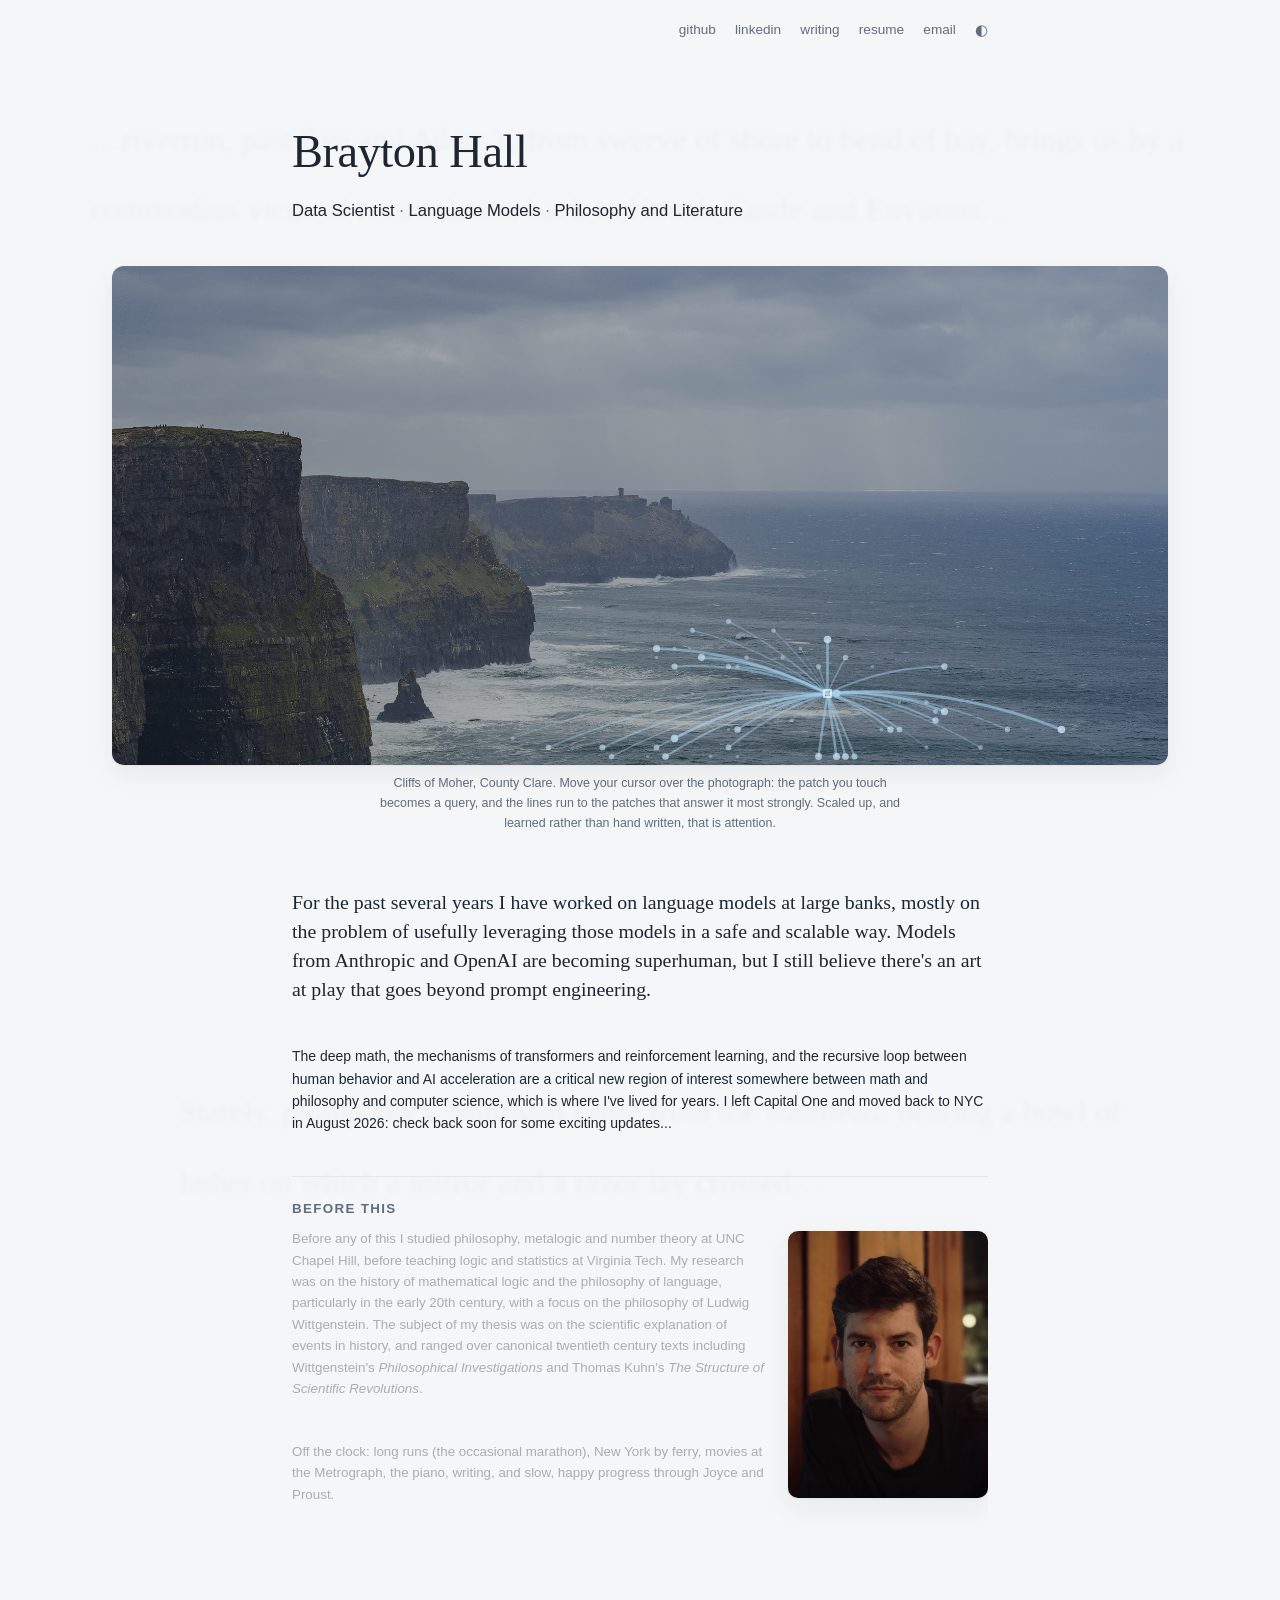
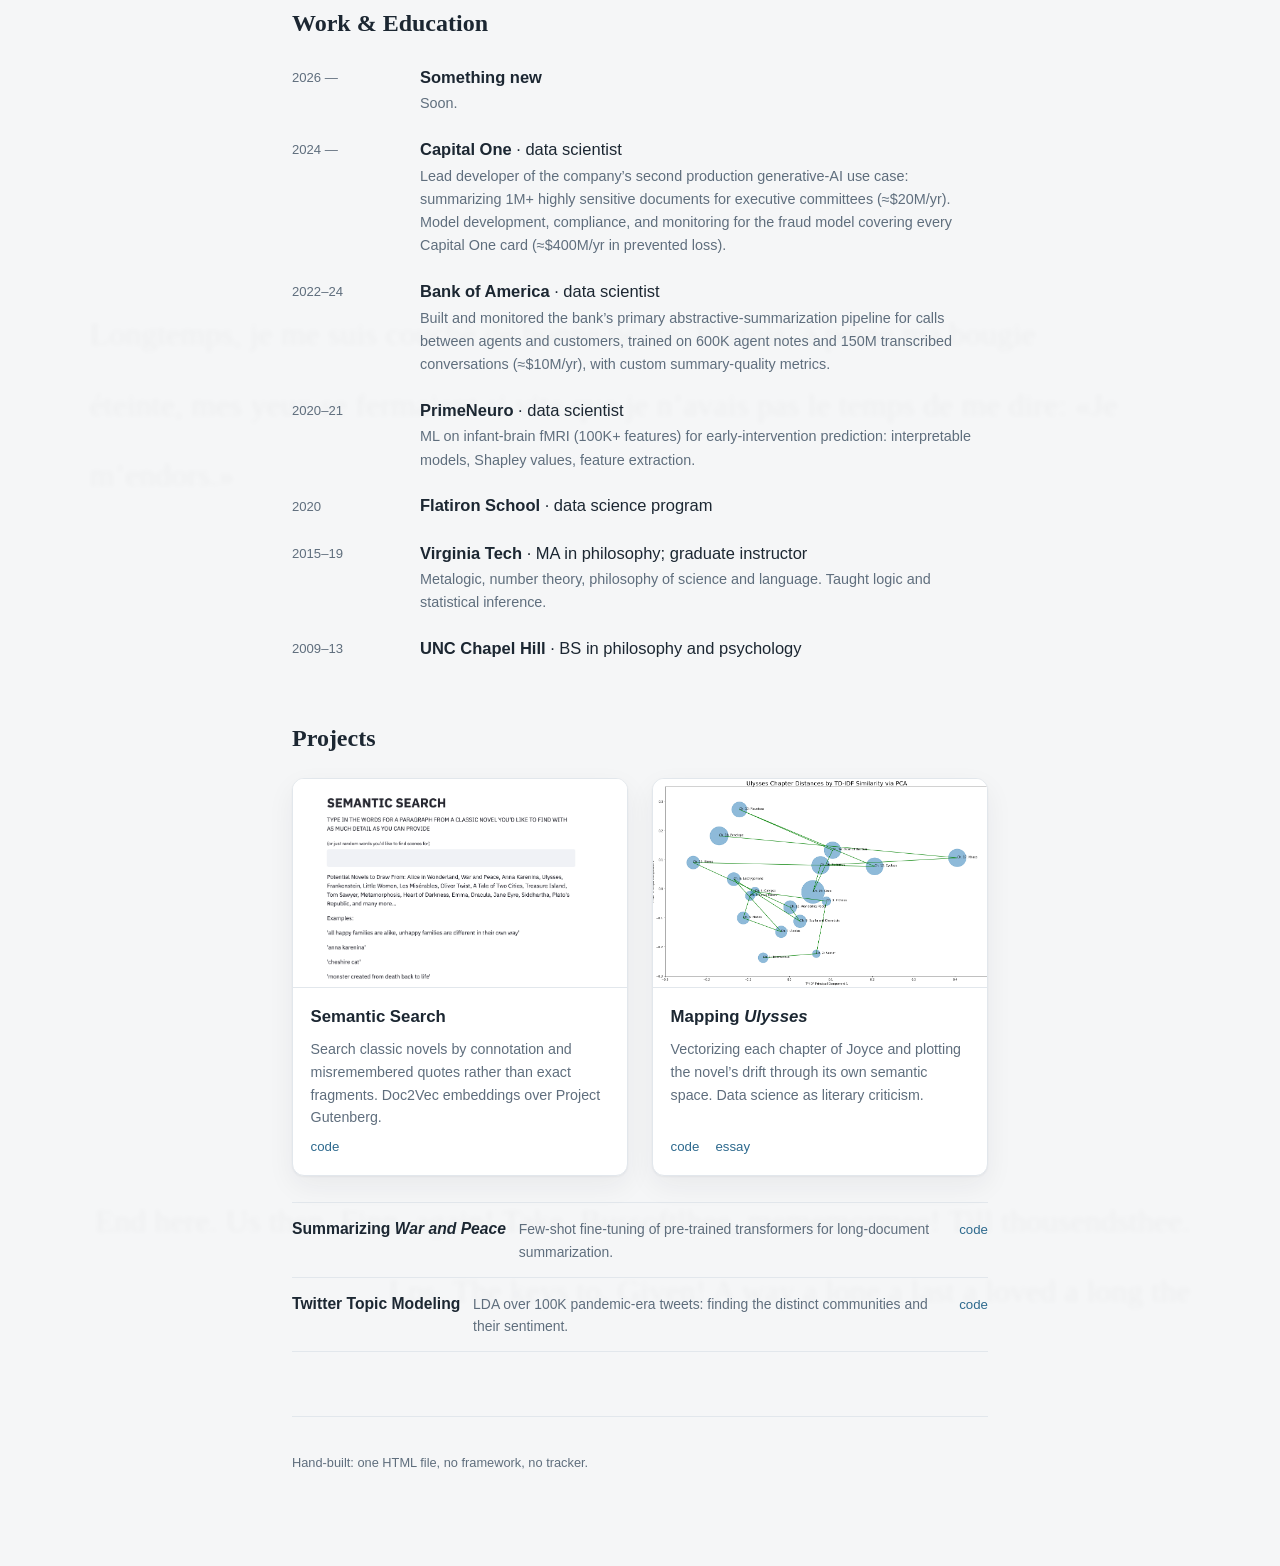
==== index.html @ daa321bc "bio: restore his words, typos only; italicise the two book titles" ====
<!DOCTYPE html>
<html lang="en">
<head>
<meta charset="utf-8">
<meta name="viewport" content="width=device-width, initial-scale=1">
<title>Brayton Hall</title>
<meta name="description" content="Brayton Hall, data scientist. Language models in production; philosophy and literature always.">
<meta property="og:title" content="Brayton Hall">
<meta property="og:description" content="Data Scientist · Language Models · Philosophy and Literature">
<meta property="og:image" content="https://braytonhall.com/images/cliffs.jpeg">
<meta property="og:url" content="https://braytonhall.com">
<meta property="og:type" content="website">
<link rel="icon" href="images/favicon.png">
<style>
  /* Hand-written. No framework, no build step, no tracker. */
  :root {
    --bg: #f5f6f7;
    --card: #ffffff;
    --ink: #1c2732;
    --dim: #5f6e7d;
    --line: #e2e7ec;
    --accent: #2e6a8e;
    --accent-soft: #b6cad8;
    --shadow: 0 1px 2px rgba(30,42,54,.05), 0 10px 28px rgba(30,42,54,.06);
  }
  html.dark {
    --bg: #151d26;
    --card: #1c2631;
    --ink: #e3eaf1;
    --dim: #92a3b3;
    --line: #2b3a48;
    --accent: #8db3d2;
    --accent-soft: #40607c;
    --shadow: 0 1px 2px rgba(0,0,0,.25), 0 10px 28px rgba(0,0,0,.25);
  }
  * { box-sizing: border-box; }
  body {
    margin: 0; position: relative; overflow-x: hidden;
    background: var(--bg);
    color: var(--ink);
    font: 16.5px/1.6 -apple-system, BlinkMacSystemFont, "Segoe UI", Roboto, Helvetica, Arial, sans-serif;
    transition: background .25s, color .25s;
  }
  .serif { font-family: "Iowan Old Style", "Palatino Linotype", Palatino, Georgia, serif; }
  main { max-width: 46rem; margin: 0 auto; padding: 0 1.25rem 5rem; position: relative; z-index: 1; }
  a { color: var(--accent); text-decoration: none; }
  a:hover { text-decoration: underline; }

  /* ——— the whispers: passages hidden down the whole page ——— */
  #rr, #rr2 {
    position: absolute; inset: 0; overflow: hidden;
    font-family: "Snell Roundhand", "Apple Chancery", "Segoe Script", cursive;
    font-size: 2rem; line-height: 2.2;
    color: var(--ink); pointer-events: none; user-select: none;
    z-index: 0;
  }
  #rr  { opacity: .03; filter: blur(2.5px); }
  #rr2 {
    opacity: .14;
    -webkit-mask-image: radial-gradient(circle 11rem at var(--mx, -200px) var(--my, -200px), black 0%, transparent 72%);
            mask-image: radial-gradient(circle 11rem at var(--mx, -200px) var(--my, -200px), black 0%, transparent 72%);
  }
  html.dark #rr { opacity: .035; }
  html.dark #rr2 { opacity: .18; }
  .whisper { position: absolute; left: 0; right: 0; padding: 0 7vw; }
  .w1 { top: 6.5rem; }
  .w2 { top: 34%; padding-left: 14vw; }
  .w3 { top: 60%; padding-right: 12vw; }
  .w4 { top: 88%; text-align: right; }

  header {
    display: flex; flex-wrap: wrap; gap: .4rem 1rem;
    justify-content: flex-end; align-items: baseline;
    padding: 1.2rem 0 0; font-size: .85rem;
  }
  header nav { display: flex; flex-wrap: wrap; gap: .3rem 1.2rem; }
  header nav a { color: var(--dim); }
  header nav a:hover { color: var(--accent); text-decoration: none; }
  #theme { cursor: pointer; background: none; border: none; color: var(--dim); font-size: .95rem; padding: 0; }
  #theme:hover { color: var(--accent); }

  .hero { margin: 4.6rem 0 2.2rem; }
  .hero h1 { font-size: 2.9rem; font-weight: 500; margin: 0 0 .55rem; letter-spacing: -.01em; }
  .hero .tag { font-size: 1.04rem; color: var(--dim); margin: 0; }
  .hero .tag b { color: var(--ink); font-weight: 500; }

  /* the attention pair breaks out of the text column */
  .wide {
    position: relative; left: 50%;
    transform: translateX(-50%); width: min(94vw, 66rem);
  }
  .cliffs { margin: 2.6rem 0 1.4rem; }
  .cliffwrap { position: relative; border-radius: 12px; overflow: hidden; box-shadow: var(--shadow); cursor: crosshair; }
  .cliffwrap img { width: 100%; display: block; }
  #lens { position: absolute; inset: 0; width: 100%; height: 100%; }
  figcaption, .demo-note { font-size: .78rem; color: var(--dim); margin-top: .55rem; text-align: center; }
  figcaption { max-width: 34rem; margin-left: auto; margin-right: auto; }

  /* The intro is set narrower and quieter than the rest of the page on purpose:
     a column you fall into, then a hairline, then the past in a lower voice. */
  .intro {
    --body: 14px; --lede: 1.42; --ink-2: 35%; --pgap: 2.6rem; --pw: 12.5rem;
    overflow: hidden; margin: 3.4rem 0 3.2rem;
    font-size: var(--body);
  }
  .intro .before img {
    float: right; width: var(--pw); margin: .2rem 0 .8rem 1.4rem;
    border-radius: 10px; box-shadow: var(--shadow);
  }
  .intro p { margin: 0 0 var(--pgap); }
  .intro .lede {
    font-size: calc(var(--body) * var(--lede)); line-height: 1.45;
    font-family: "Iowan Old Style", "Palatino Linotype", Palatino, Georgia, serif;
  }
  .intro .hair { border: 0; border-top: 1px solid var(--line); margin: 1.9rem 0 1.3rem; }
  .intro .before {
    color: color-mix(in srgb, var(--ink) var(--ink-2), var(--bg));
  }
  .intro .before p { font-size: calc(var(--body) * .955); }
  .intro .label {
    font-size: .7rem; letter-spacing: .1em; text-transform: uppercase;
    color: var(--dim); font-weight: 600; margin: 0 0 .55rem;
  }
  @media (max-width: 540px) {
    .intro { --pgap: 1.5rem; --pw: 8rem; }
    .intro .before img { margin-left: 1rem; }
  }

  h2 { font-size: 1.5rem; font-weight: 550; margin: 0 0 1.3rem; }
  section { margin: 3.6rem 0; }

  .features { display: grid; grid-template-columns: 1fr 1fr; gap: 1.5rem; margin-bottom: 1.6rem; }
  @media (max-width: 620px) { .features { grid-template-columns: 1fr; } }
  .card {
    background: var(--card); border: 1px solid var(--line); border-radius: 12px;
    overflow: hidden; display: flex; flex-direction: column;
    box-shadow: var(--shadow); transition: transform .18s;
  }
  .card:hover { transform: translateY(-2px); }
  .card .thumb { aspect-ratio: 16/10; overflow: hidden; border-bottom: 1px solid var(--line); background: #fff; }
  .card .thumb img { width: 100%; height: 100%; object-fit: cover; object-position: center top; display: block; }
  .card .body { padding: 1rem 1.1rem 1.1rem; display: flex; flex-direction: column; gap: .45rem; flex: 1; }
  .card h3 { margin: 0; font-size: 1.05rem; font-weight: 600; }
  .card h3 a { color: var(--ink); }
  .card h3 a:hover { color: var(--accent); text-decoration: none; }
  .card p { margin: 0; font-size: .89rem; color: var(--dim); flex: 1; }
  .card .links { font-size: .83rem; display: flex; gap: 1rem; }

  .more { border-top: 1px solid var(--line); }
  .more .row { display: flex; flex-wrap: wrap; align-items: baseline; gap: .3rem .8rem; padding: .85rem 0; border-bottom: 1px solid var(--line); }
  .more .row h3 { margin: 0; font-size: .98rem; font-weight: 600; }
  .more .row h3 a { color: var(--ink); }
  .more .row h3 a:hover { color: var(--accent); text-decoration: none; }
  .more .row p { margin: 0; font-size: .87rem; color: var(--dim); flex: 1 1 24rem; }
  .more .row .links { font-size: .83rem; }

  .job { display: grid; grid-template-columns: 6.8rem 1fr; gap: 0 1.2rem; margin-bottom: 1.3rem; }
  .job .when { color: var(--dim); font-size: .82rem; padding-top: .2rem; }
  .job .what b { font-weight: 600; }
  .job .what p { margin: .15rem 0 0; font-size: .9rem; color: var(--dim); }
  @media (max-width: 540px) { .job { grid-template-columns: 1fr; } .job .when { padding: 0; } }

  footer {
    border-top: 1px solid var(--line); margin-top: 4rem; padding-top: 1.4rem;
    font-size: .8rem; color: var(--dim);
  }
</style>
</head>
<body>
<div id="rr" aria-hidden="true">
  <div class="whisper w1">…riverrun, past Eve and Adam’s, from swerve of shore to bend of bay, brings us by a commodius vicus of recirculation back to Howth Castle and Environs…</div>
  <div class="whisper w2">Stately, plump Buck Mulligan came from the stairhead, bearing a bowl of lather on which a mirror and a razor lay crossed…</div>
  <div class="whisper w3">Longtemps, je me suis couché de bonne heure. Parfois, à peine ma bougie éteinte, mes yeux se fermaient si vite que je n’avais pas le temps de me dire: «Je m’endors.»</div>
  <div class="whisper w4">End here. Us then. Finn, again! Take. Bussoftlhee, mememormee! Till thousendsthee. Lps. The keys to. Given! A way a lone a last a loved a long the</div>
</div>
<main>
  <header>
    <nav>
      <a href="https://github.com/bphall">github</a>
      <a href="https://www.linkedin.com/in/braytonhall/">linkedin</a>
      <a href="https://medium.com/@braytonhall">writing</a>
      <a href="assets/Brayton_Hall_Resume.pdf">resume</a>
      <a href="mailto:braytonhall@gmail.com">email</a>
      <button id="theme" title="light / dark">◐</button>
    </nav>
  </header>

  <div class="hero">
    <h1 class="serif">Brayton Hall</h1>
    <p class="tag"><b>Data Scientist</b> · <b>Language Models</b> · <b>Philosophy and Literature</b></p>
  </div>

  <figure class="cliffs wide">
    <div class="cliffwrap">
      <img id="cliffimg" src="images/cliffs.jpeg" alt="The Cliffs of Moher, County Clare, Ireland">
      <canvas id="lens"></canvas>
    </div>
    <figcaption>Cliffs of Moher, County Clare. Move your cursor over the
      photograph: the patch you touch becomes a query, and the lines run to the
      patches that answer it most strongly. Scaled up, and learned rather than
      hand written, that is attention.</figcaption>
  </figure>

  <div class="intro">
    <p class="lede">For the past several years I have worked on language models
      at large banks, mostly on the problem of usefully leveraging those models
      in a safe and scalable way. Models from Anthropic and OpenAI are becoming
      superhuman, but I still believe there's an art at play that goes beyond
      prompt engineering.</p>
    <p>The deep math, the mechanisms of transformers and reinforcement
      learning, and the recursive loop between human behavior and AI
      acceleration are a critical new region of interest somewhere between math
      and philosophy and computer science, which is where I've lived for years.
      I left Capital One and moved back to NYC in August 2026: check back soon
      for some exciting updates...</p>

    <hr class="hair">

    <div class="before">
      <p class="label">Before this</p>
      <img src="images/me_2026.jpg" alt="Brayton Hall">
      <p>Before any of this I studied philosophy, metalogic and number theory
        at UNC Chapel Hill, before teaching logic and statistics at Virginia
        Tech. My research was on the history of mathematical logic and the
        philosophy of language, particularly in the early 20th century, with a
        focus on the philosophy of Ludwig Wittgenstein. The subject of my thesis
        was on the scientific explanation of events in history, and ranged over
        canonical twentieth century texts including Wittgenstein's
        <i>Philosophical Investigations</i> and Thomas Kuhn's <i>The Structure
        of Scientific Revolutions</i>.</p>
      <p>Off the clock: long runs (the occasional marathon), New York by
        ferry, movies at the Metrograph, the piano, writing, and slow, happy
        progress through Joyce and Proust.</p>
    </div>
  </div>

  <section id="work">
    <h2 class="serif">Work &amp; Education</h2>
    <div class="job">
      <div class="when">2026 —</div>
      <div class="what"><b>Something new</b>
        <p>Soon.</p></div>
    </div>
    <div class="job">
      <div class="when">2024 —</div>
      <div class="what"><b>Capital One</b> · data scientist
        <p>Lead developer of the company’s second production generative-AI
        use case: summarizing 1M+ highly sensitive documents for executive
        committees (≈$20M/yr). Model development, compliance, and monitoring
        for the fraud model covering every Capital One card (≈$400M/yr in
        prevented loss).</p></div>
    </div>
    <div class="job">
      <div class="when">2022–24</div>
      <div class="what"><b>Bank of America</b> · data scientist
        <p>Built and monitored the bank’s primary abstractive-summarization
        pipeline for calls between agents and customers, trained on 600K
        agent notes and 150M transcribed conversations (≈$10M/yr), with
        custom summary-quality metrics.</p></div>
    </div>
    <div class="job">
      <div class="when">2020–21</div>
      <div class="what"><b>PrimeNeuro</b> · data scientist
        <p>ML on infant-brain fMRI (100K+ features) for early-intervention
        prediction: interpretable models, Shapley values, feature
        extraction.</p></div>
    </div>
    <div class="job">
      <div class="when">2020</div>
      <div class="what"><b>Flatiron School</b> · data science program</div>
    </div>
    <div class="job">
      <div class="when">2015–19</div>
      <div class="what"><b>Virginia Tech</b> · MA in philosophy; graduate instructor
        <p>Metalogic, number theory, philosophy of science and language.
        Taught logic and statistical inference.</p></div>
    </div>
    <div class="job">
      <div class="when">2009–13</div>
      <div class="what"><b>UNC Chapel Hill</b> · BS in philosophy and psychology</div>
    </div>
  </section>

  <section id="projects">
    <h2 class="serif">Projects</h2>
    <div class="features">
      <div class="card">
        <a class="thumb" href="https://github.com/bphall/semantic_search"><img src="images/gallery/fulls/semsearch.png" alt="Semantic search interface"></a>
        <div class="body">
          <h3><a href="https://github.com/bphall/semantic_search">Semantic Search</a></h3>
          <p>Search classic novels by connotation and misremembered quotes
            rather than exact fragments. Doc2Vec embeddings over Project
            Gutenberg.</p>
          <div class="links"><a href="https://github.com/bphall/semantic_search">code</a></div>
        </div>
      </div>
      <div class="card">
        <a class="thumb" href="https://medium.com/swlh/using-nlp-to-visualize-ulysses-part-two-8ead745f320c"><img src="images/gallery/fulls/ulysses_tfidf_pca.png" alt="Ulysses chapters in TF-IDF space"></a>
        <div class="body">
          <h3><a href="https://medium.com/swlh/using-nlp-to-visualize-ulysses-part-two-8ead745f320c">Mapping <i>Ulysses</i></a></h3>
          <p>Vectorizing each chapter of Joyce and plotting the novel’s
            drift through its own semantic space. Data science as literary
            criticism.</p>
          <div class="links"><a href="https://github.com/bphall/ulysses_map">code</a>
            <a href="https://medium.com/swlh/using-nlp-to-visualize-ulysses-part-two-8ead745f320c">essay</a></div>
        </div>
      </div>
    </div>
    <div class="more">
      <div class="row">
        <h3><a href="https://github.com/bphall/abstractive_summ">Summarizing <i>War and Peace</i></a></h3>
        <p>Few-shot fine-tuning of pre-trained transformers for
          long-document summarization.</p>
        <span class="links"><a href="https://github.com/bphall/abstractive_summ">code</a></span>
      </div>
      <div class="row">
        <h3><a href="https://github.com/bphall/tweet_nlp">Twitter Topic Modeling</a></h3>
        <p>LDA over 100K pandemic-era tweets: finding the distinct
          communities and their sentiment.</p>
        <span class="links"><a href="https://github.com/bphall/tweet_nlp">code</a></span>
      </div>
    </div>
  </section>

  <footer>
    <p>Hand-built: one HTML file, no framework, no tracker.</p>
  </footer>
</main>

<script>
/* theme */
const themeBtn = document.getElementById('theme');
const setDark = on => {
  document.documentElement.classList.toggle('dark', on);
  localStorage.setItem('bh.dark', on ? '1' : '0');
};
const saved = localStorage.getItem('bh.dark');
const q = new URLSearchParams(location.search);
if (!q.has('light') && (saved === '1' || (saved === null && matchMedia('(prefers-color-scheme: dark)').matches)
    || q.has('dark'))) setDark(true);
themeBtn.onclick = () => setDark(!document.documentElement.classList.contains('dark'));

/* whispers */
const rr = document.getElementById('rr');
const rr2 = rr.cloneNode(true);
rr2.id = 'rr2';
rr.after(rr2);
addEventListener('mousemove', e => {
  rr2.style.setProperty('--mx', e.pageX + 'px');
  rr2.style.setProperty('--my', e.pageY + 'px');
}, { passive: true });

/* ——— the attention lens ———————————————————————————————————————————————
   The photograph is cut into 9px patches. A patch is described by fourteen
   numbers: its brightness in four quadrants, two colour opponents, its local
   contrast, its edge strength, how that edge energy splits across four
   orientations, and its horizontal and vertical gradient. Every dimension is
   then standardised across the whole image, which is the step that matters:
   cosine similarity ignores vector length, so on raw colour a pale grey sky
   and near black wet rock score a perfect match. Standardising turns cosine
   into correlation and gives brightness and texture their say back.

   Hover a patch and it queries every other patch. Lines run to the fifty that
   answer most strongly. Nothing is precomputed and nothing is fetched; it is
   all arithmetic on the pixels in front of you.

   Settings chosen 2026-08-28. Weights: colour 1, texture 6, edge 1.15,
   brightness 0.85. Patch 9px, fifty lines, veil 0.72, query outline 0.8.  */
(() => {
  const img = document.getElementById('cliffimg');
  const cv = document.getElementById('lens');
  if (!img || !cv) return;
  const ctx = cv.getContext('2d');

  const P = 9, TOPK = 50, VEIL = .72, RING = .8;
  const W_LUM = .85, W_COL = 1, W_TEX = 6, W_EDGE = 1.15;
  const DIMS = 14;

  let cols = 0, rows = 0, feat = null, norms = null, dpr = 1;
  let hover = null, pending = 0, idle = true, t0 = 0;

  function build() {
    const w = img.clientWidth | 0, h = img.clientHeight | 0;
    if (!w || !h) return;
    dpr = Math.min(2, devicePixelRatio || 1);
    cv.width = w * dpr; cv.height = h * dpr;
    ctx.setTransform(dpr, 0, 0, dpr, 0, 0);

    const off = document.createElement('canvas');
    off.width = w; off.height = h;
    const octx = off.getContext('2d', { willReadFrequently: true });
    octx.drawImage(img, 0, 0, w, h);
    let d;
    try { d = octx.getImageData(0, 0, w, h).data; }
    catch (e) { return; }            /* a tainted canvas just means no lens */

    const n = w * h;
    const L = new Float32Array(n), O1 = new Float32Array(n), O2 = new Float32Array(n);
    for (let i = 0, q = 0; i < n; i++, q += 4) {
      const r = d[q] / 255, g = d[q + 1] / 255, b = d[q + 2] / 255;
      L[i] = .299 * r + .587 * g + .114 * b;
      O1[i] = r - g;
      O2[i] = .5 * (r + g) - b;
    }
    const GX = new Float32Array(n), GY = new Float32Array(n);
    for (let y = 1; y < h - 1; y++) for (let x = 1; x < w - 1; x++) {
      const i = y * w + x;
      GX[i] = L[i + 1] - L[i - 1];
      GY[i] = L[i + w] - L[i - w];
    }

    cols = Math.max(2, Math.floor(w / P));
    rows = Math.max(2, Math.floor(h / P));
    const N = cols * rows;
    feat = new Float32Array(N * DIMS);

    for (let r = 0; r < rows; r++) for (let c = 0; c < cols; c++) {
      const base = (r * cols + c) * DIMS;
      let sL = 0, sLL = 0, so1 = 0, so2 = 0, smag = 0, sgx = 0, sgy = 0, k = 0;
      const quad = [0, 0, 0, 0], qn = [0, 0, 0, 0], ori = [0, 0, 0, 0];
      for (let py = 0; py < P; py++) for (let px = 0; px < P; px++) {
        const X = c * P + px, Y = r * P + py;
        if (X >= w || Y >= h) continue;
        const i = Y * w + X, l = L[i];
        sL += l; sLL += l * l; so1 += O1[i]; so2 += O2[i];
        const gx = GX[i], gy = GY[i], mag = Math.sqrt(gx * gx + gy * gy);
        smag += mag; sgx += Math.abs(gx); sgy += Math.abs(gy);
        let a = Math.atan2(gy, gx); if (a < 0) a += Math.PI;
        ori[Math.min(3, (a / (Math.PI / 4)) | 0)] += mag;
        const qi = (px * 2 / P | 0 ? 1 : 0) + (py * 2 / P | 0 ? 2 : 0);
        quad[qi] += l; qn[qi]++;
        k++;
      }
      const inv = 1 / (k || 1), mean = sL * inv;
      for (let j = 0; j < 4; j++) feat[base + j] = quad[j] / (qn[j] || 1);
      feat[base + 4] = so1 * inv;
      feat[base + 5] = so2 * inv;
      feat[base + 6] = Math.sqrt(Math.max(0, sLL * inv - mean * mean));
      feat[base + 7] = smag * inv;
      for (let j = 0; j < 4; j++) feat[base + 8 + j] = ori[j] * inv;
      feat[base + 12] = sgx * inv;
      feat[base + 13] = sgy * inv;
    }

    /* standardise every dimension across all patches, then weight the groups */
    const wts = [W_LUM, W_LUM, W_LUM, W_LUM, W_COL, W_COL, W_TEX, W_TEX,
                 W_EDGE, W_EDGE, W_EDGE, W_EDGE, W_EDGE, W_EDGE];
    for (let k = 0; k < DIMS; k++) {
      let m = 0; for (let i = 0; i < N; i++) m += feat[i * DIMS + k];
      m /= N;
      let v = 0; for (let i = 0; i < N; i++) { const t = feat[i * DIMS + k] - m; v += t * t; }
      const sd = Math.sqrt(v / N) || 1e-6;
      for (let i = 0; i < N; i++) feat[i * DIMS + k] = (feat[i * DIMS + k] - m) / sd * wts[k];
    }

    norms = new Float32Array(N);
    for (let i = 0; i < N; i++) {
      let a = 0;
      for (let k = 0; k < DIMS; k++) { const v = feat[i * DIMS + k]; a += v * v; }
      norms[i] = Math.sqrt(a) || 1e-6;
    }
  }

  /* the fifty best answers, without sorting six thousand patches every frame */
  function topK(qi) {
    const N = cols * rows, qb = qi * DIMS, qn = norms[qi];
    const bi = new Int32Array(TOPK), bs = new Float32Array(TOPK);
    let filled = 0, worst = -Infinity, worstAt = 0;
    for (let i = 0; i < N; i++) {
      if (i === qi) continue;
      let dot = 0; const b = i * DIMS;
      for (let k = 0; k < DIMS; k++) dot += feat[qb + k] * feat[b + k];
      const sc = dot / (qn * norms[i]);
      if (filled < TOPK) {
        bi[filled] = i; bs[filled] = sc; filled++;
        if (filled === TOPK) {
          worst = Infinity;
          for (let j = 0; j < TOPK; j++) if (bs[j] < worst) { worst = bs[j]; worstAt = j; }
        }
      } else if (sc > worst) {
        bi[worstAt] = i; bs[worstAt] = sc;
        worst = Infinity;
        for (let j = 0; j < TOPK; j++) if (bs[j] < worst) { worst = bs[j]; worstAt = j; }
      }
    }
    const order = Array.from({ length: filled }, (_, j) => j).sort((a, b) => bs[b] - bs[a]);
    return order.map(j => bi[j]);
  }

  function attend(mx, my) {
    if (!feat) return;
    const qc = Math.max(0, Math.min(cols - 1, (mx / P) | 0));
    const qr = Math.max(0, Math.min(rows - 1, (my / P) | 0));
    const qi = qr * cols + qc;
    const best = topK(qi);
    const w = cv.width / dpr, h = cv.height / dpr;

    ctx.clearRect(0, 0, w, h);
    ctx.fillStyle = 'rgba(10,17,24,' + (VEIL * .42).toFixed(3) + ')';
    ctx.fillRect(0, 0, w, h);

    const qx = (qc + .5) * P, qy = (qr + .5) * P;
    best.forEach((i, rank) => {
      const x = (i % cols + .5) * P, y = ((i / cols | 0) + .5) * P;
      const t = 1 - rank / TOPK;
      ctx.strokeStyle = 'rgba(160,206,236,' + (.16 + .62 * t * VEIL).toFixed(3) + ')';
      ctx.lineWidth = .5 + 2.2 * t;
      ctx.beginPath();
      ctx.moveTo(qx, qy);
      ctx.quadraticCurveTo((qx + x) / 2, (qy + y) / 2 - Math.abs(x - qx) * .12, x, y);
      ctx.stroke();
      ctx.fillStyle = 'rgba(200,228,246,' + (.3 + .5 * t).toFixed(3) + ')';
      ctx.beginPath(); ctx.arc(x, y, 1.4 + 2.4 * t, 0, 7); ctx.fill();
    });

    ctx.strokeStyle = 'rgba(255,255,255,' + RING + ')';
    ctx.lineWidth = 1.6;
    ctx.strokeRect(qc * P + 1, qr * P + 1, P - 2, P - 2);
  }

  /* one repaint per animation frame, never one per mouse event */
  function schedule(x, y) {
    hover = { x, y };
    if (pending) return;
    pending = requestAnimationFrame(() => { pending = 0; if (hover) attend(hover.x, hover.y); });
  }

  /* until someone hovers, the query drifts on its own, so the mechanism is
     visible to a visitor who never moves the mouse. Two sine waves at an
     irrational ratio, so the path never repeats. */
  function drift(t) {
    requestAnimationFrame(drift);
    if (!idle || !feat || t - t0 < 90) return;
    t0 = t;
    const w = cv.clientWidth, h = cv.clientHeight, k = t / 4200;
    attend(w * (.5 + .42 * Math.sin(k)), h * (.5 + .36 * Math.sin(k * 1.618 + 1)));
  }

  const wrap = cv.parentElement;
  wrap.addEventListener('pointermove', e => {
    if (e.pointerType && e.pointerType !== 'mouse') return;
    idle = false;
    const b = cv.getBoundingClientRect();
    schedule(e.clientX - b.left, e.clientY - b.top);
  });
  wrap.addEventListener('pointerleave', () => { idle = true; hover = null; });

  if (img.complete) build(); else img.onload = build;
  let rz; addEventListener('resize', () => { clearTimeout(rz); rz = setTimeout(build, 150); });
  requestAnimationFrame(drift);
  if (q.has('lens')) img.addEventListener('load', () => attend(cv.clientWidth * .06, cv.clientHeight * .6));
})();

</script>
</body>
</html>
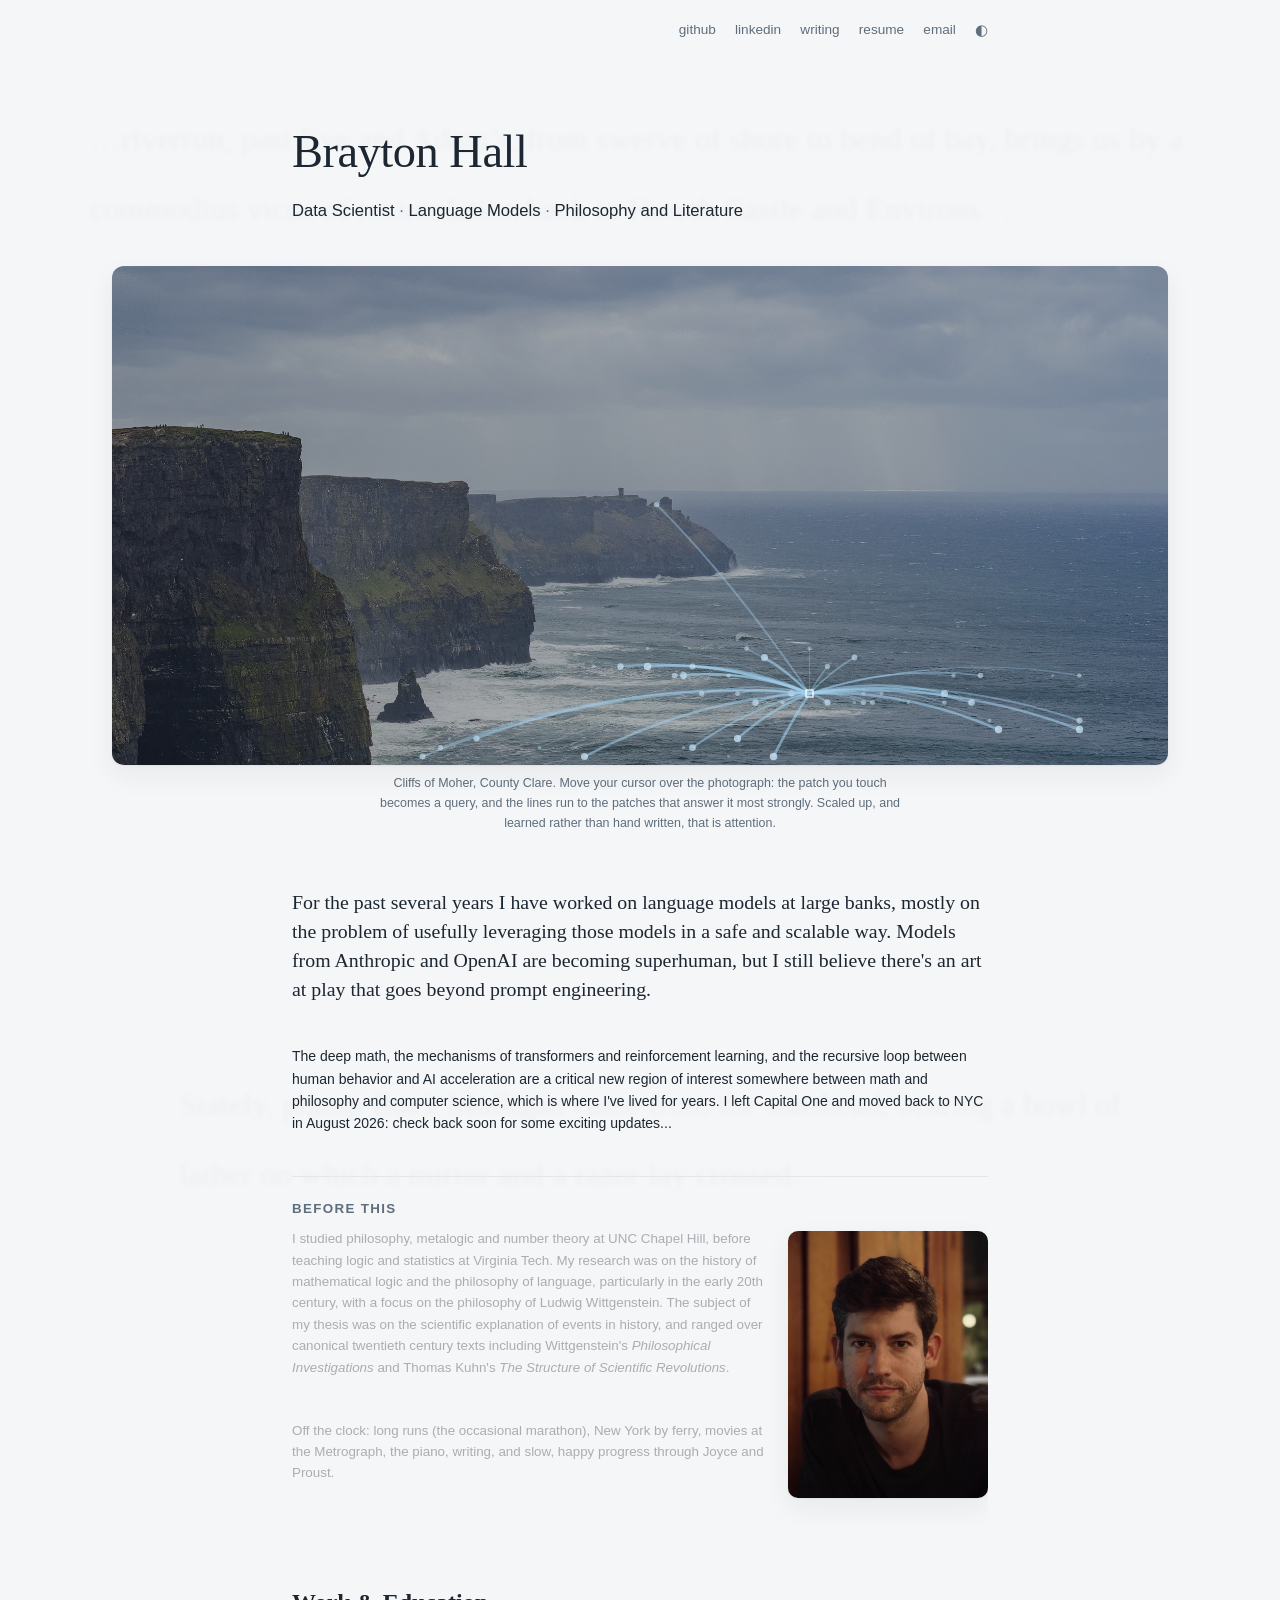
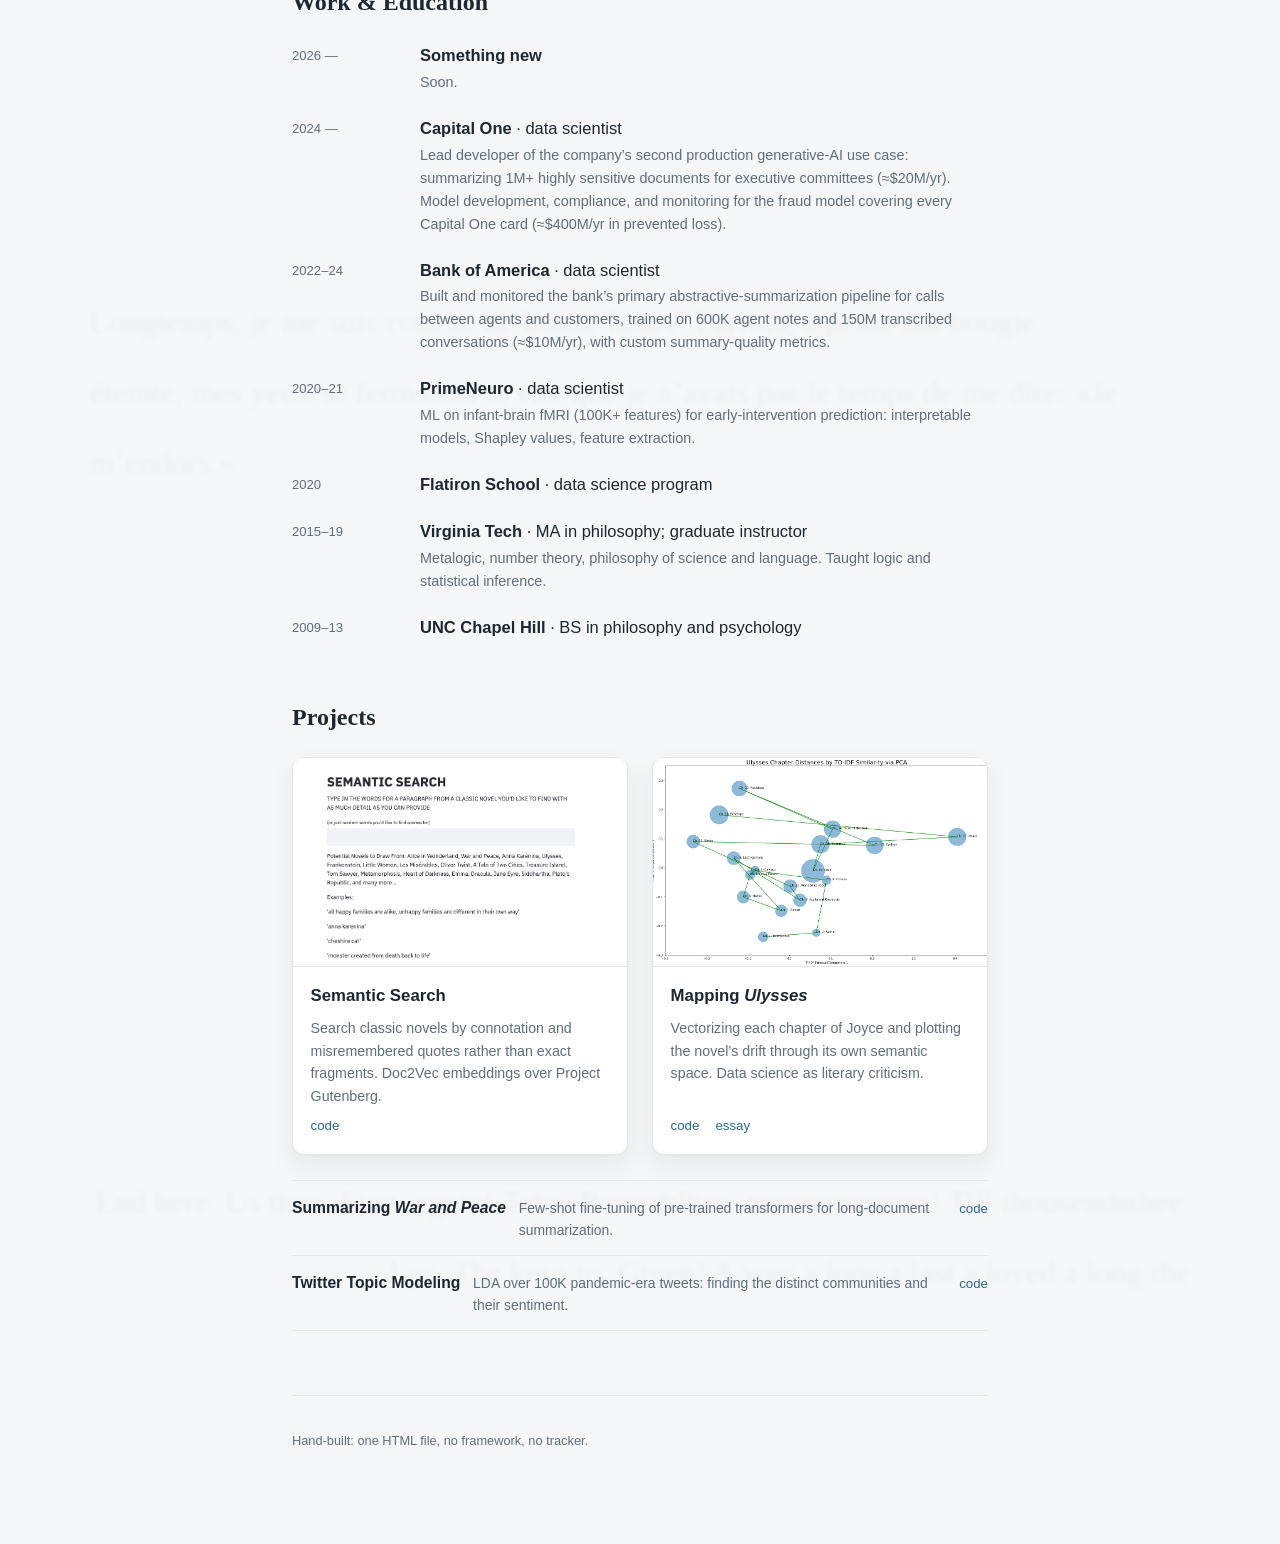
==== commit d6a4ea11: "bio: drop "Before any of this" so the label does not echo the sentence" ====
--- a/index.html
+++ b/index.html
@@ -219,9 +219,8 @@
     <div class="before">
       <p class="label">Before this</p>
       <img src="images/me_2026.jpg" alt="Brayton Hall">
-      <p>Before any of this I studied philosophy, metalogic and number theory
-        at UNC Chapel Hill, before teaching logic and statistics at Virginia
-        Tech. My research was on the history of mathematical logic and the
+      <p>I studied philosophy, metalogic and number theory at UNC Chapel Hill,
+        before teaching logic and statistics at Virginia Tech. My research was on the history of mathematical logic and the
         philosophy of language, particularly in the early 20th century, with a
         focus on the philosophy of Ludwig Wittgenstein. The subject of my thesis
         was on the scientific explanation of events in history, and ranged over
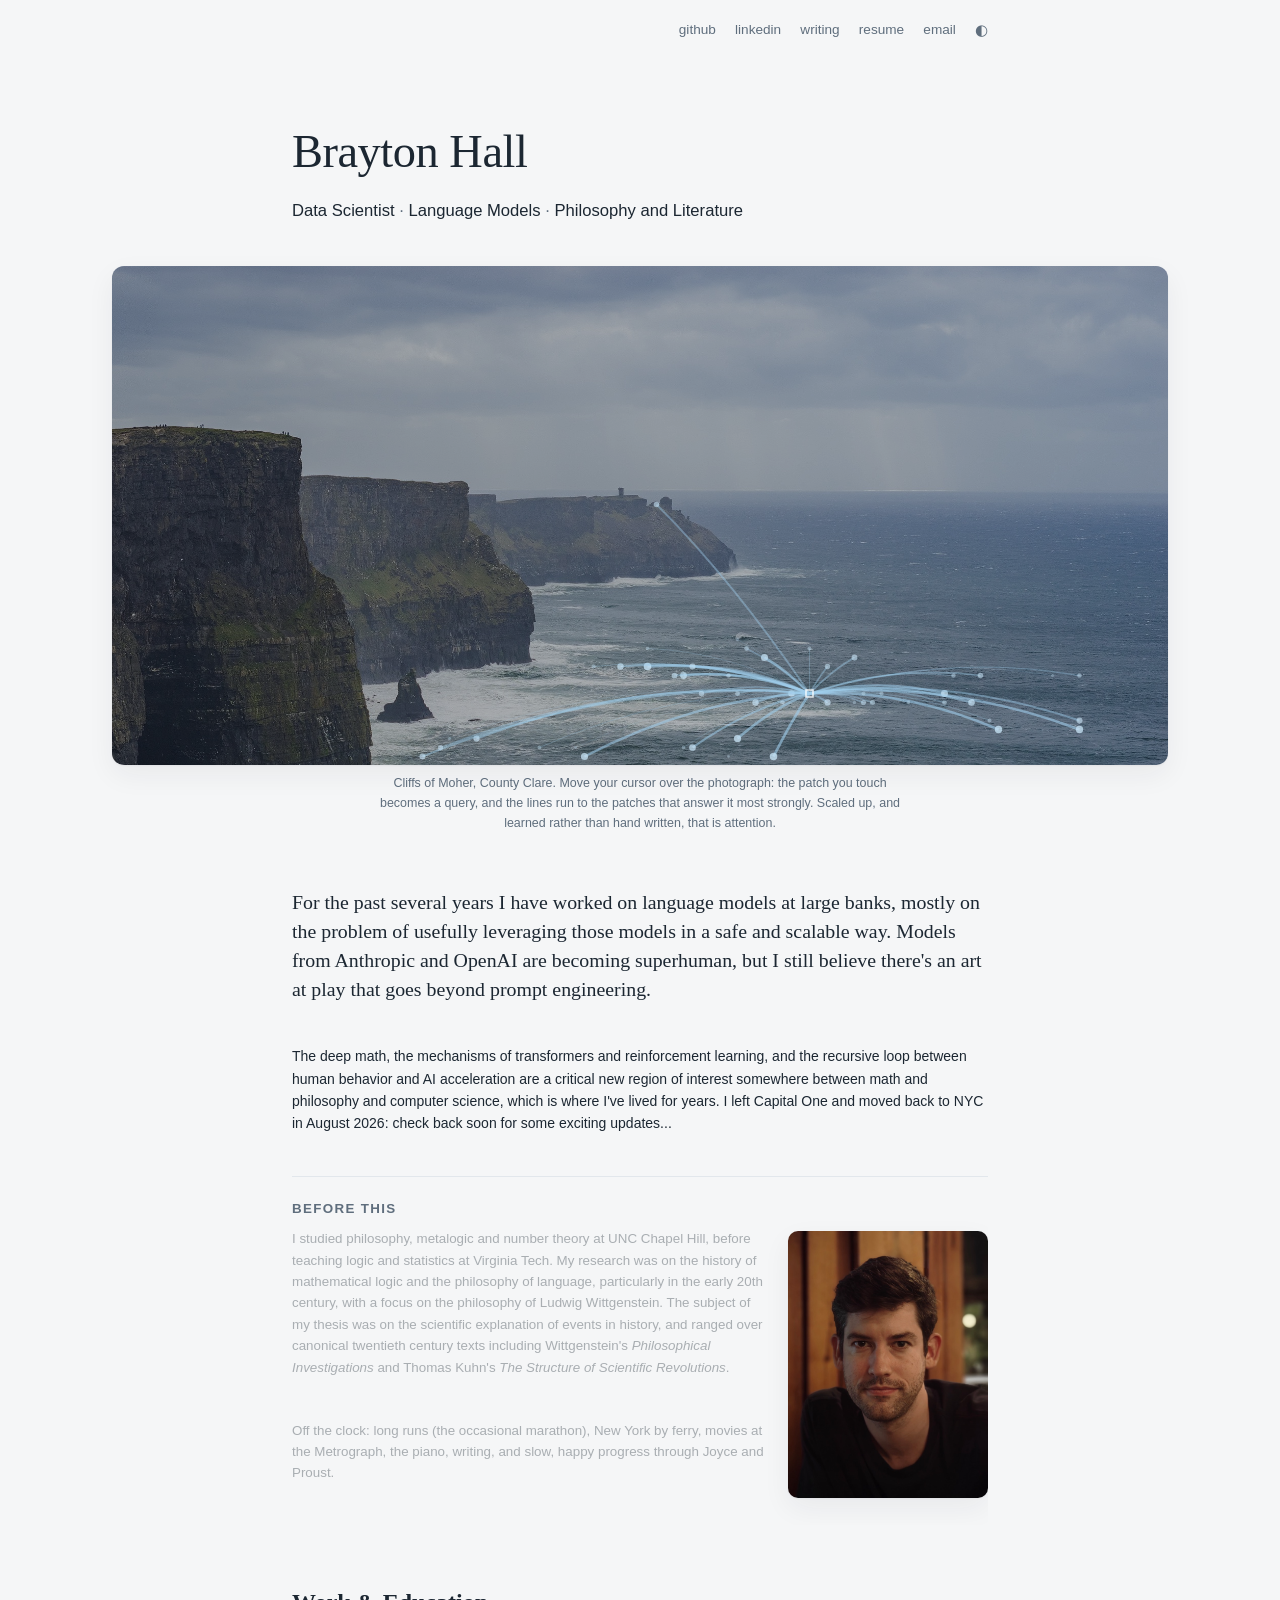
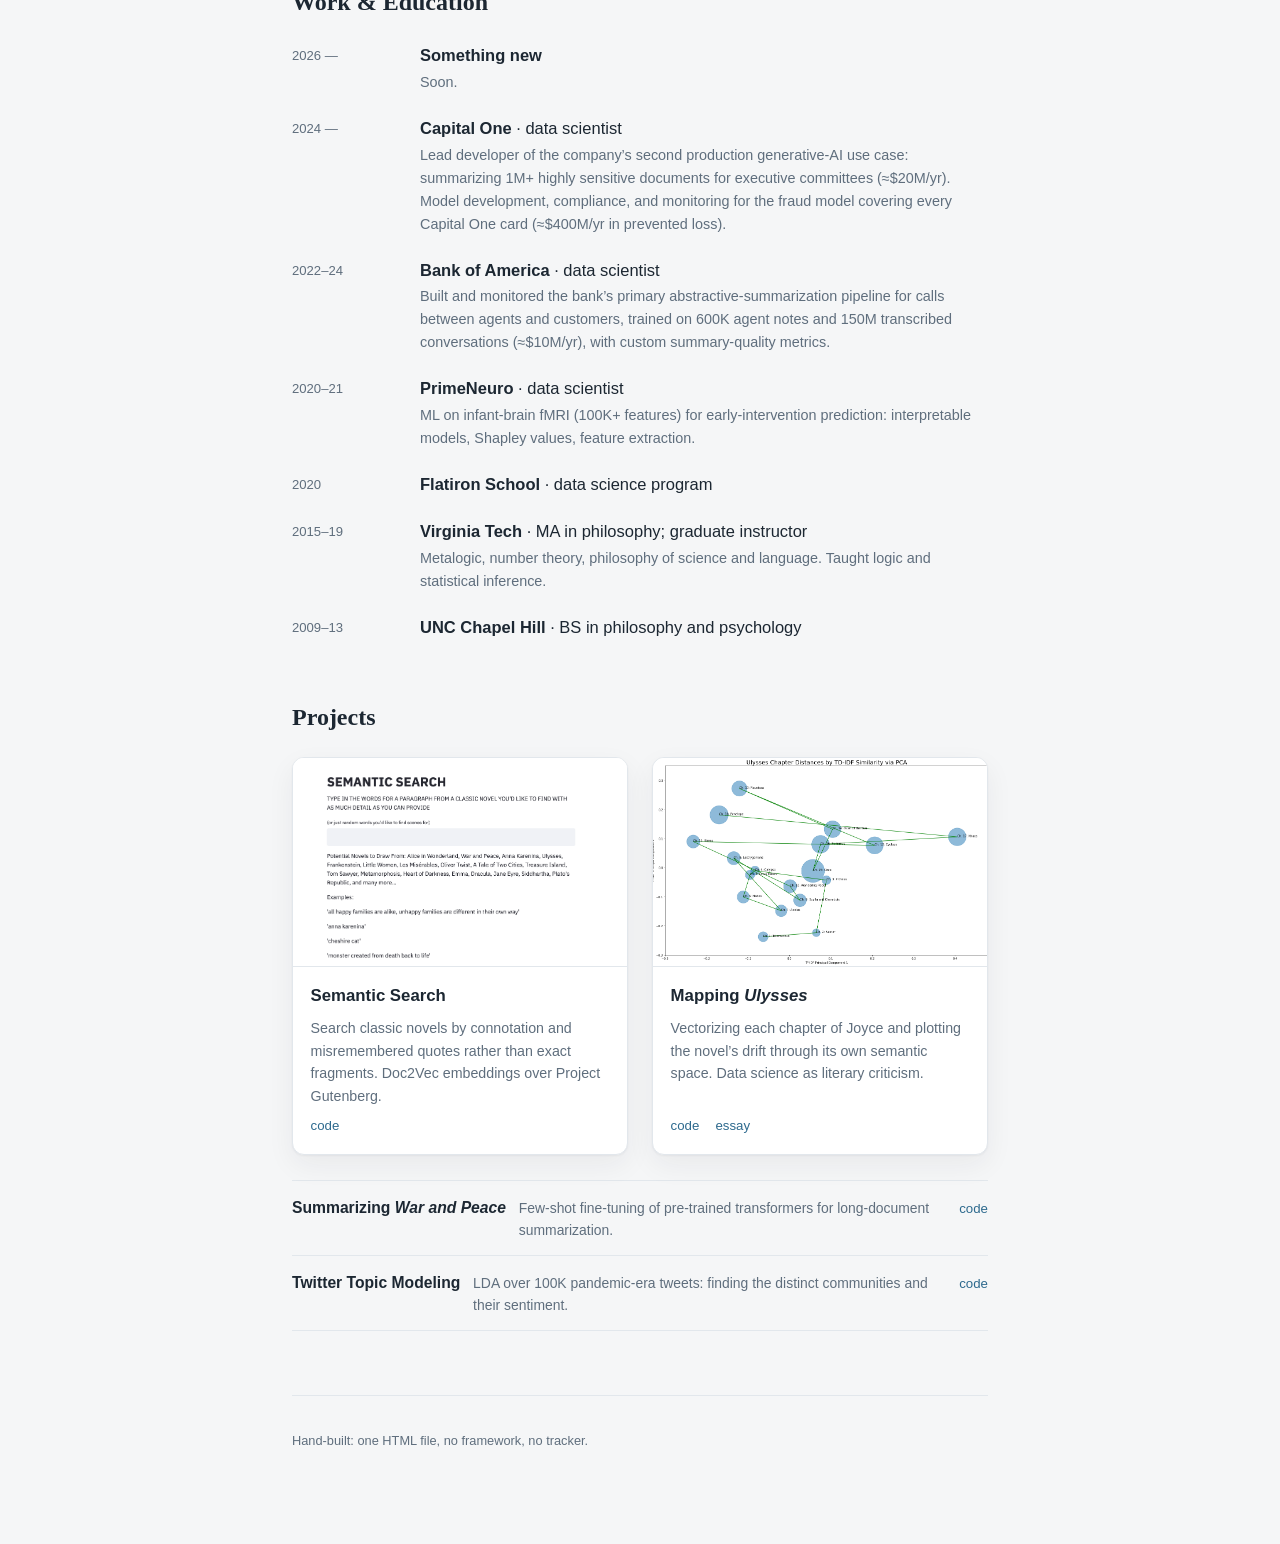
==== commit c73632b8: "remove the background whisper; a new character-level version is being designed" ====
--- a/index.html
+++ b/index.html
@@ -35,7 +35,7 @@
   }
   * { box-sizing: border-box; }
   body {
-    margin: 0; position: relative; overflow-x: hidden;
+    margin: 0;
     background: var(--bg);
     color: var(--ink);
     font: 16.5px/1.6 -apple-system, BlinkMacSystemFont, "Segoe UI", Roboto, Helvetica, Arial, sans-serif;
@@ -45,28 +45,6 @@
   main { max-width: 46rem; margin: 0 auto; padding: 0 1.25rem 5rem; position: relative; z-index: 1; }
   a { color: var(--accent); text-decoration: none; }
   a:hover { text-decoration: underline; }
-
-  /* ——— the whispers: passages hidden down the whole page ——— */
-  #rr, #rr2 {
-    position: absolute; inset: 0; overflow: hidden;
-    font-family: "Snell Roundhand", "Apple Chancery", "Segoe Script", cursive;
-    font-size: 2rem; line-height: 2.2;
-    color: var(--ink); pointer-events: none; user-select: none;
-    z-index: 0;
-  }
-  #rr  { opacity: .03; filter: blur(2.5px); }
-  #rr2 {
-    opacity: .14;
-    -webkit-mask-image: radial-gradient(circle 11rem at var(--mx, -200px) var(--my, -200px), black 0%, transparent 72%);
-            mask-image: radial-gradient(circle 11rem at var(--mx, -200px) var(--my, -200px), black 0%, transparent 72%);
-  }
-  html.dark #rr { opacity: .035; }
-  html.dark #rr2 { opacity: .18; }
-  .whisper { position: absolute; left: 0; right: 0; padding: 0 7vw; }
-  .w1 { top: 6.5rem; }
-  .w2 { top: 34%; padding-left: 14vw; }
-  .w3 { top: 60%; padding-right: 12vw; }
-  .w4 { top: 88%; text-align: right; }
 
   header {
     display: flex; flex-wrap: wrap; gap: .4rem 1rem;
@@ -167,12 +145,6 @@
 </style>
 </head>
 <body>
-<div id="rr" aria-hidden="true">
-  <div class="whisper w1">…riverrun, past Eve and Adam’s, from swerve of shore to bend of bay, brings us by a commodius vicus of recirculation back to Howth Castle and Environs…</div>
-  <div class="whisper w2">Stately, plump Buck Mulligan came from the stairhead, bearing a bowl of lather on which a mirror and a razor lay crossed…</div>
-  <div class="whisper w3">Longtemps, je me suis couché de bonne heure. Parfois, à peine ma bougie éteinte, mes yeux se fermaient si vite que je n’avais pas le temps de me dire: «Je m’endors.»</div>
-  <div class="whisper w4">End here. Us then. Finn, again! Take. Bussoftlhee, mememormee! Till thousendsthee. Lps. The keys to. Given! A way a lone a last a loved a long the</div>
-</div>
 <main>
   <header>
     <nav>
@@ -338,16 +310,6 @@
 if (!q.has('light') && (saved === '1' || (saved === null && matchMedia('(prefers-color-scheme: dark)').matches)
     || q.has('dark'))) setDark(true);
 themeBtn.onclick = () => setDark(!document.documentElement.classList.contains('dark'));
-
-/* whispers */
-const rr = document.getElementById('rr');
-const rr2 = rr.cloneNode(true);
-rr2.id = 'rr2';
-rr.after(rr2);
-addEventListener('mousemove', e => {
-  rr2.style.setProperty('--mx', e.pageX + 'px');
-  rr2.style.setProperty('--my', e.pageY + 'px');
-}, { passive: true });
 
 /* ——— the attention lens ———————————————————————————————————————————————
    The photograph is cut into 9px patches. A patch is described by fourteen
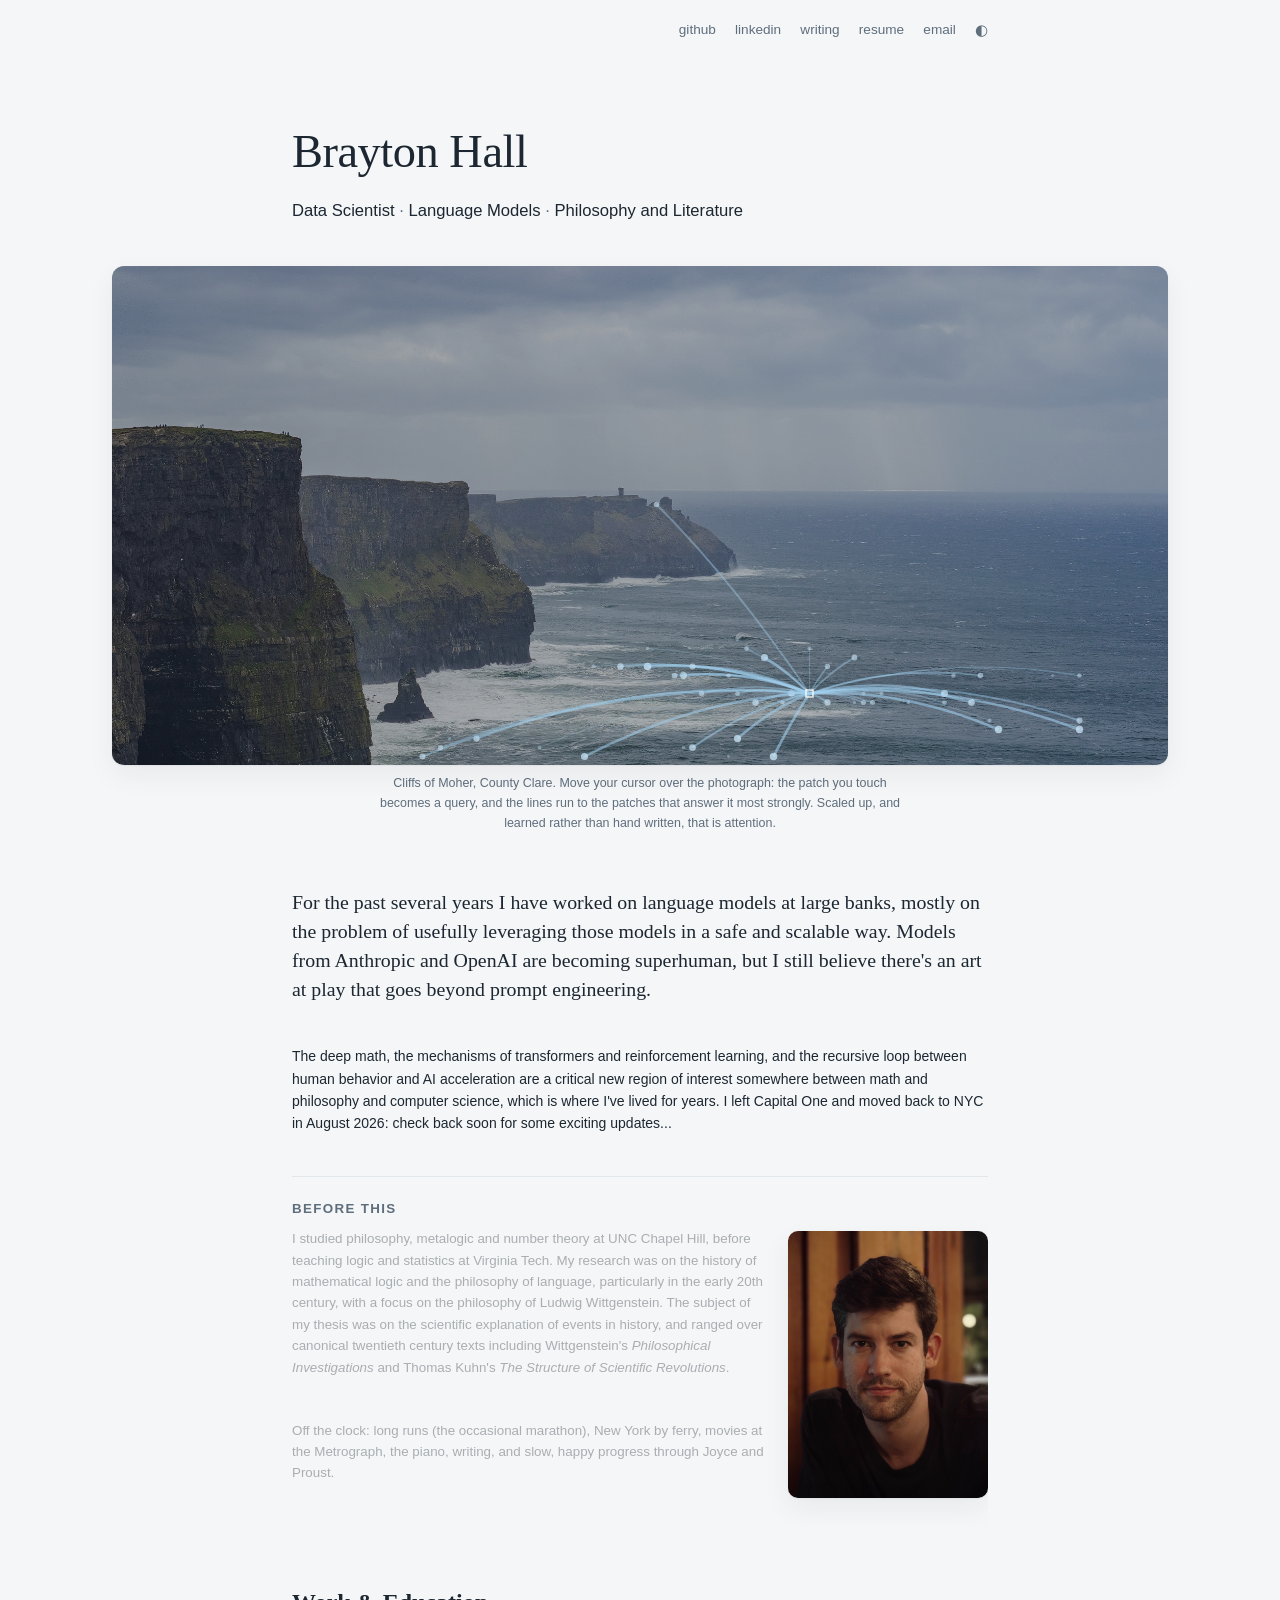
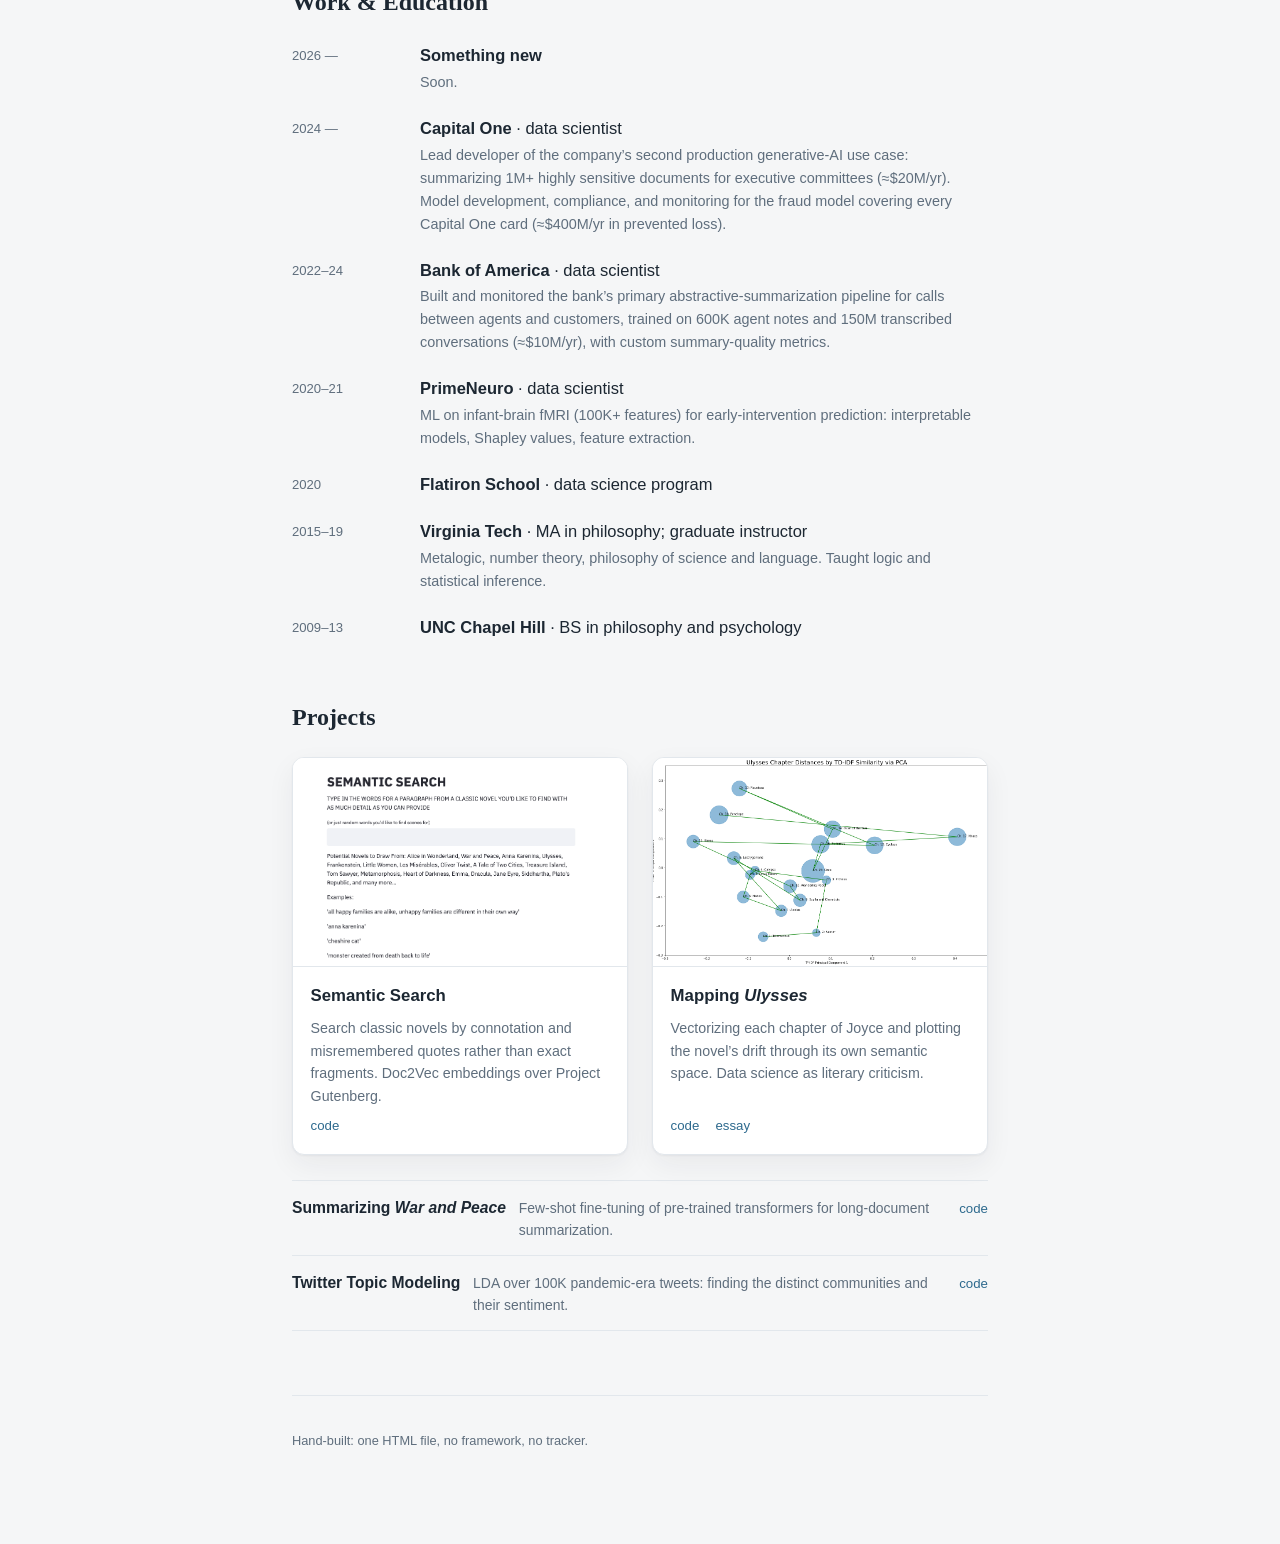
==== commit b9ec064e: "lens: answer a finger, not only a mouse; caption adapts on touch devices" ====
--- a/index.html
+++ b/index.html
@@ -35,7 +35,7 @@
   }
   * { box-sizing: border-box; }
   body {
-    margin: 0;
+    margin: 0; overflow-x: hidden;
     background: var(--bg);
     color: var(--ink);
     font: 16.5px/1.6 -apple-system, BlinkMacSystemFont, "Segoe UI", Roboto, Helvetica, Arial, sans-serif;
@@ -73,6 +73,12 @@
   #lens { position: absolute; inset: 0; width: 100%; height: 100%; }
   figcaption, .demo-note { font-size: .78rem; color: var(--dim); margin-top: .55rem; text-align: center; }
   figcaption { max-width: 34rem; margin-left: auto; margin-right: auto; }
+  .ontouch { display: none; }
+  @media (hover: none) {
+    .onhover { display: none; }
+    .ontouch { display: inline; }
+    .cliffwrap { cursor: default; }
+  }
 
   /* The intro is set narrower and quieter than the rest of the page on purpose:
      a column you fall into, then a hairline, then the past in a lower voice. */
@@ -167,10 +173,11 @@
       <img id="cliffimg" src="images/cliffs.jpeg" alt="The Cliffs of Moher, County Clare, Ireland">
       <canvas id="lens"></canvas>
     </div>
-    <figcaption>Cliffs of Moher, County Clare. Move your cursor over the
-      photograph: the patch you touch becomes a query, and the lines run to the
-      patches that answer it most strongly. Scaled up, and learned rather than
-      hand written, that is attention.</figcaption>
+    <figcaption>Cliffs of Moher, County Clare.
+      <span class="onhover">Move your cursor over the photograph:</span><span
+      class="ontouch">Touch the photograph:</span> the patch you touch becomes a
+      query, and the lines run to the patches that answer it most strongly.
+      Scaled up, and learned rather than hand written, that is attention.</figcaption>
   </figure>
 
   <div class="intro">
@@ -497,14 +504,40 @@
     attend(w * (.5 + .42 * Math.sin(k)), h * (.5 + .36 * Math.sin(k * 1.618 + 1)));
   }
 
+  /* A mouse hovers; a finger presses. Track a mouse whenever it is over the
+     photograph, and track a touch only while it is held down, so the page can
+     still be scrolled past the image. Nothing calls preventDefault: stealing
+     the scroll to win an ornament would be a bad trade. After a touch lifts,
+     the last answer is left on screen for a moment, then the drift resumes. */
   const wrap = cv.parentElement;
-  wrap.addEventListener('pointermove', e => {
-    if (e.pointerType && e.pointerType !== 'mouse') return;
-    idle = false;
+  let down = false, resume = 0;
+  const at = e => {
     const b = cv.getBoundingClientRect();
     schedule(e.clientX - b.left, e.clientY - b.top);
+  };
+  const isMouse = e => !e.pointerType || e.pointerType === 'mouse';
+
+  wrap.addEventListener('pointerdown', e => {
+    down = true; idle = false; clearTimeout(resume); at(e);
+  }, { passive: true });
+
+  wrap.addEventListener('pointermove', e => {
+    if (!isMouse(e) && !down) return;
+    idle = false; clearTimeout(resume); at(e);
+  }, { passive: true });
+
+  const release = e => {
+    down = false;
+    if (isMouse(e)) return;
+    clearTimeout(resume);
+    resume = setTimeout(() => { idle = true; hover = null; }, 4000);
+  };
+  wrap.addEventListener('pointerup', release, { passive: true });
+  wrap.addEventListener('pointercancel', release, { passive: true });
+  wrap.addEventListener('pointerleave', e => {
+    down = false;
+    if (isMouse(e)) { idle = true; hover = null; }
   });
-  wrap.addEventListener('pointerleave', () => { idle = true; hover = null; });
 
   if (img.complete) build(); else img.onload = build;
   let rz; addEventListener('resize', () => { clearTimeout(rz); rz = setTimeout(build, 150); });
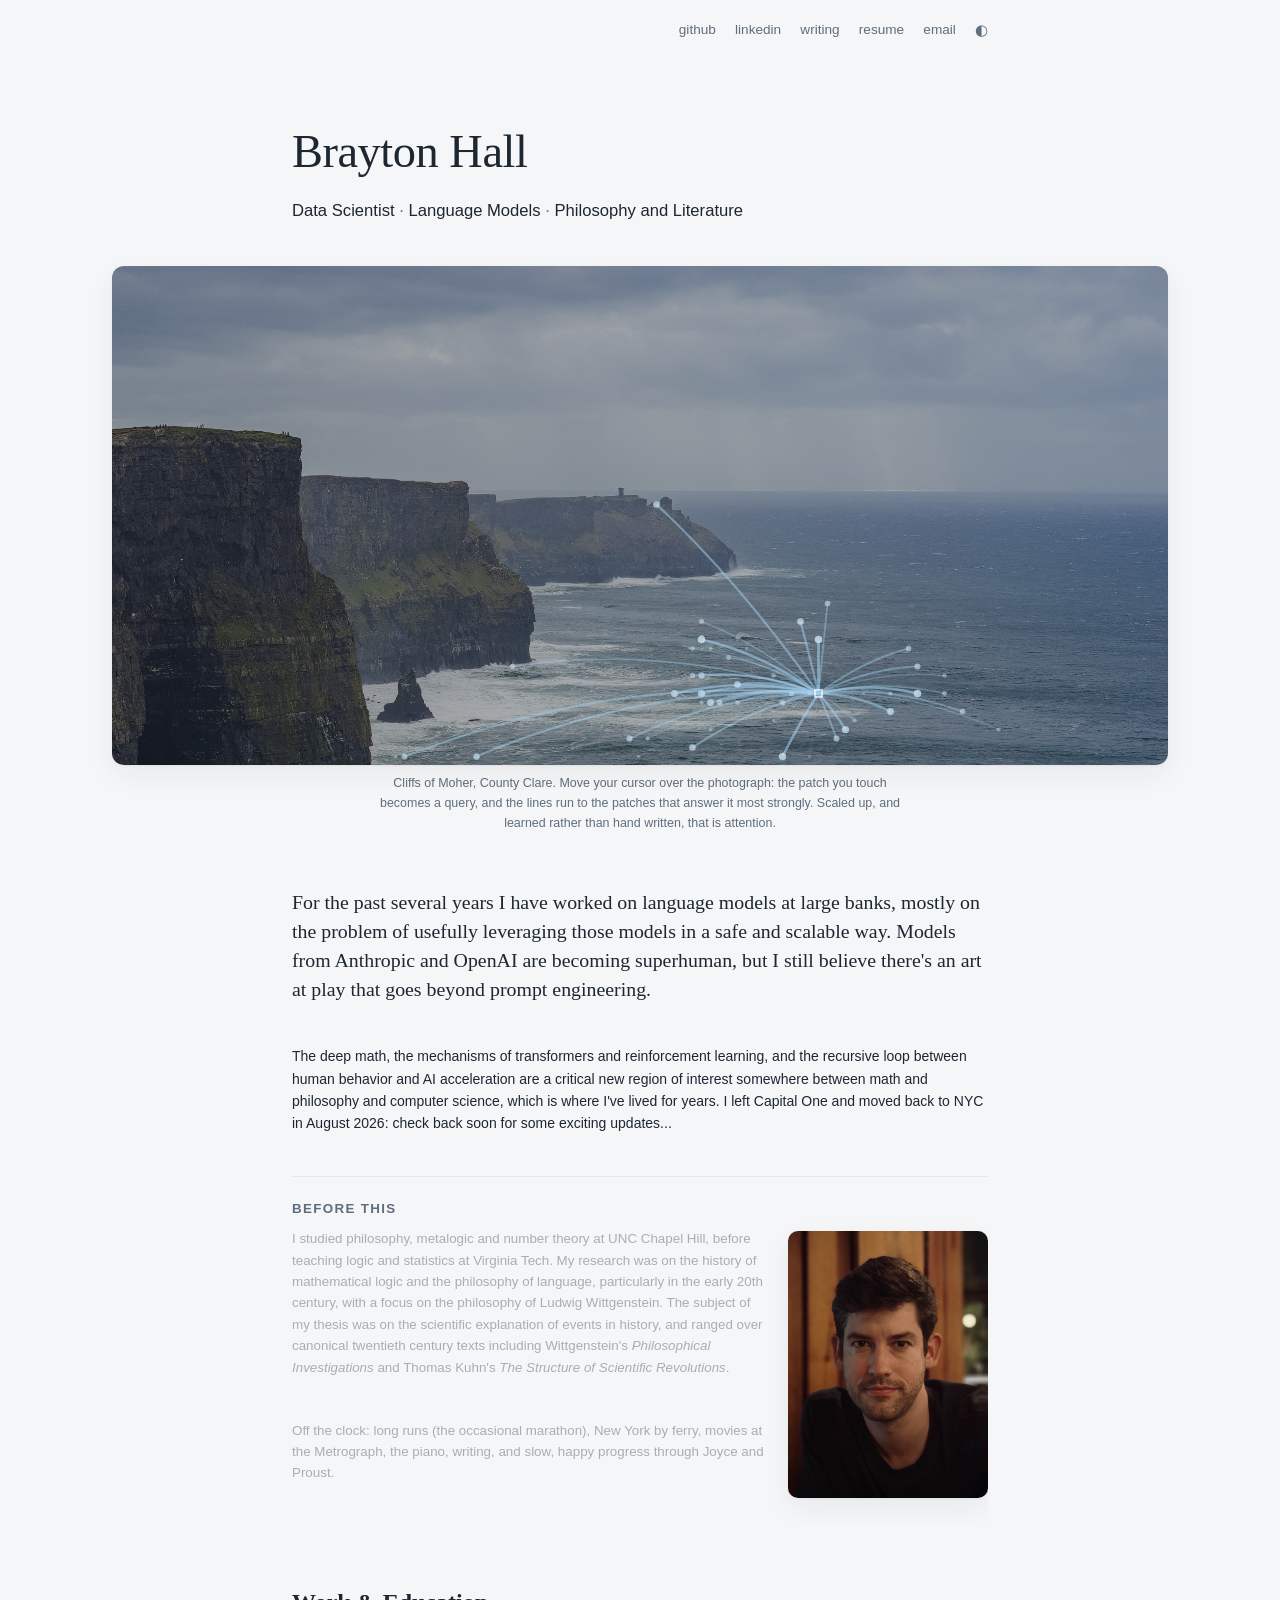
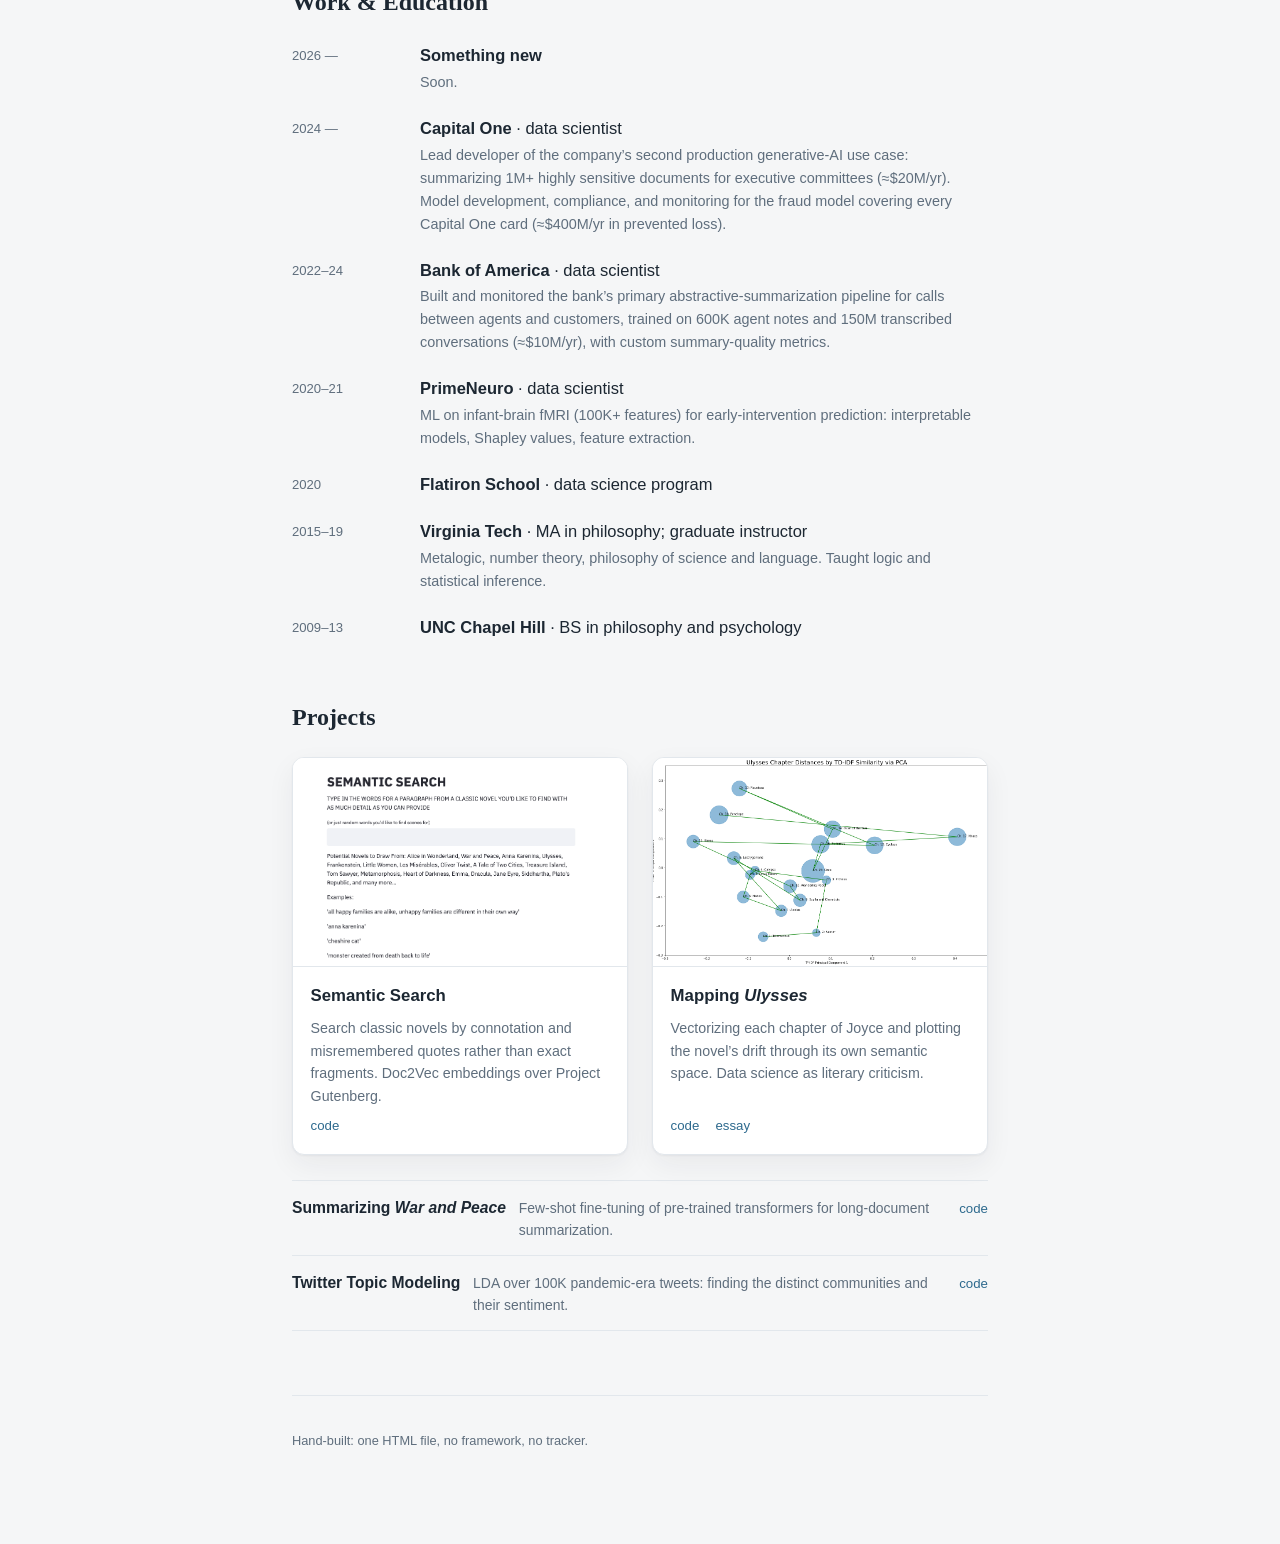
==== commit e17da5fa: "lens: a drag on the photograph explores it instead of scrolling the page" ====
--- a/index.html
+++ b/index.html
@@ -68,7 +68,17 @@
     transform: translateX(-50%); width: min(94vw, 66rem);
   }
   .cliffs { margin: 2.6rem 0 1.4rem; }
-  .cliffwrap { position: relative; border-radius: 12px; overflow: hidden; box-shadow: var(--shadow); cursor: crosshair; }
+  .cliffwrap {
+    position: relative; border-radius: 12px; overflow: hidden;
+    box-shadow: var(--shadow); cursor: crosshair;
+    /* A drag that starts on the photograph explores it instead of scrolling
+       the page. The browser decides this at the moment the gesture begins, so
+       it has to be declared here; calling preventDefault later is too late and
+       would cost a passive listener. pinch-zoom is kept so the picture can
+       still be zoomed, which matters for anyone who needs to. */
+    touch-action: none;
+    touch-action: pinch-zoom;
+  }
   .cliffwrap img { width: 100%; display: block; }
   #lens { position: absolute; inset: 0; width: 100%; height: 100%; }
   figcaption, .demo-note { font-size: .78rem; color: var(--dim); margin-top: .55rem; text-align: center; }
@@ -519,6 +529,8 @@
 
   wrap.addEventListener('pointerdown', e => {
     down = true; idle = false; clearTimeout(resume); at(e);
+    /* keep receiving the finger even if it wanders off the picture */
+    try { wrap.setPointerCapture(e.pointerId); } catch (err) {}
   }, { passive: true });
 
   wrap.addEventListener('pointermove', e => {
@@ -528,6 +540,7 @@
 
   const release = e => {
     down = false;
+    try { wrap.releasePointerCapture(e.pointerId); } catch (err) {}
     if (isMouse(e)) return;
     clearTimeout(resume);
     resume = setTimeout(() => { idle = true; hover = null; }, 4000);
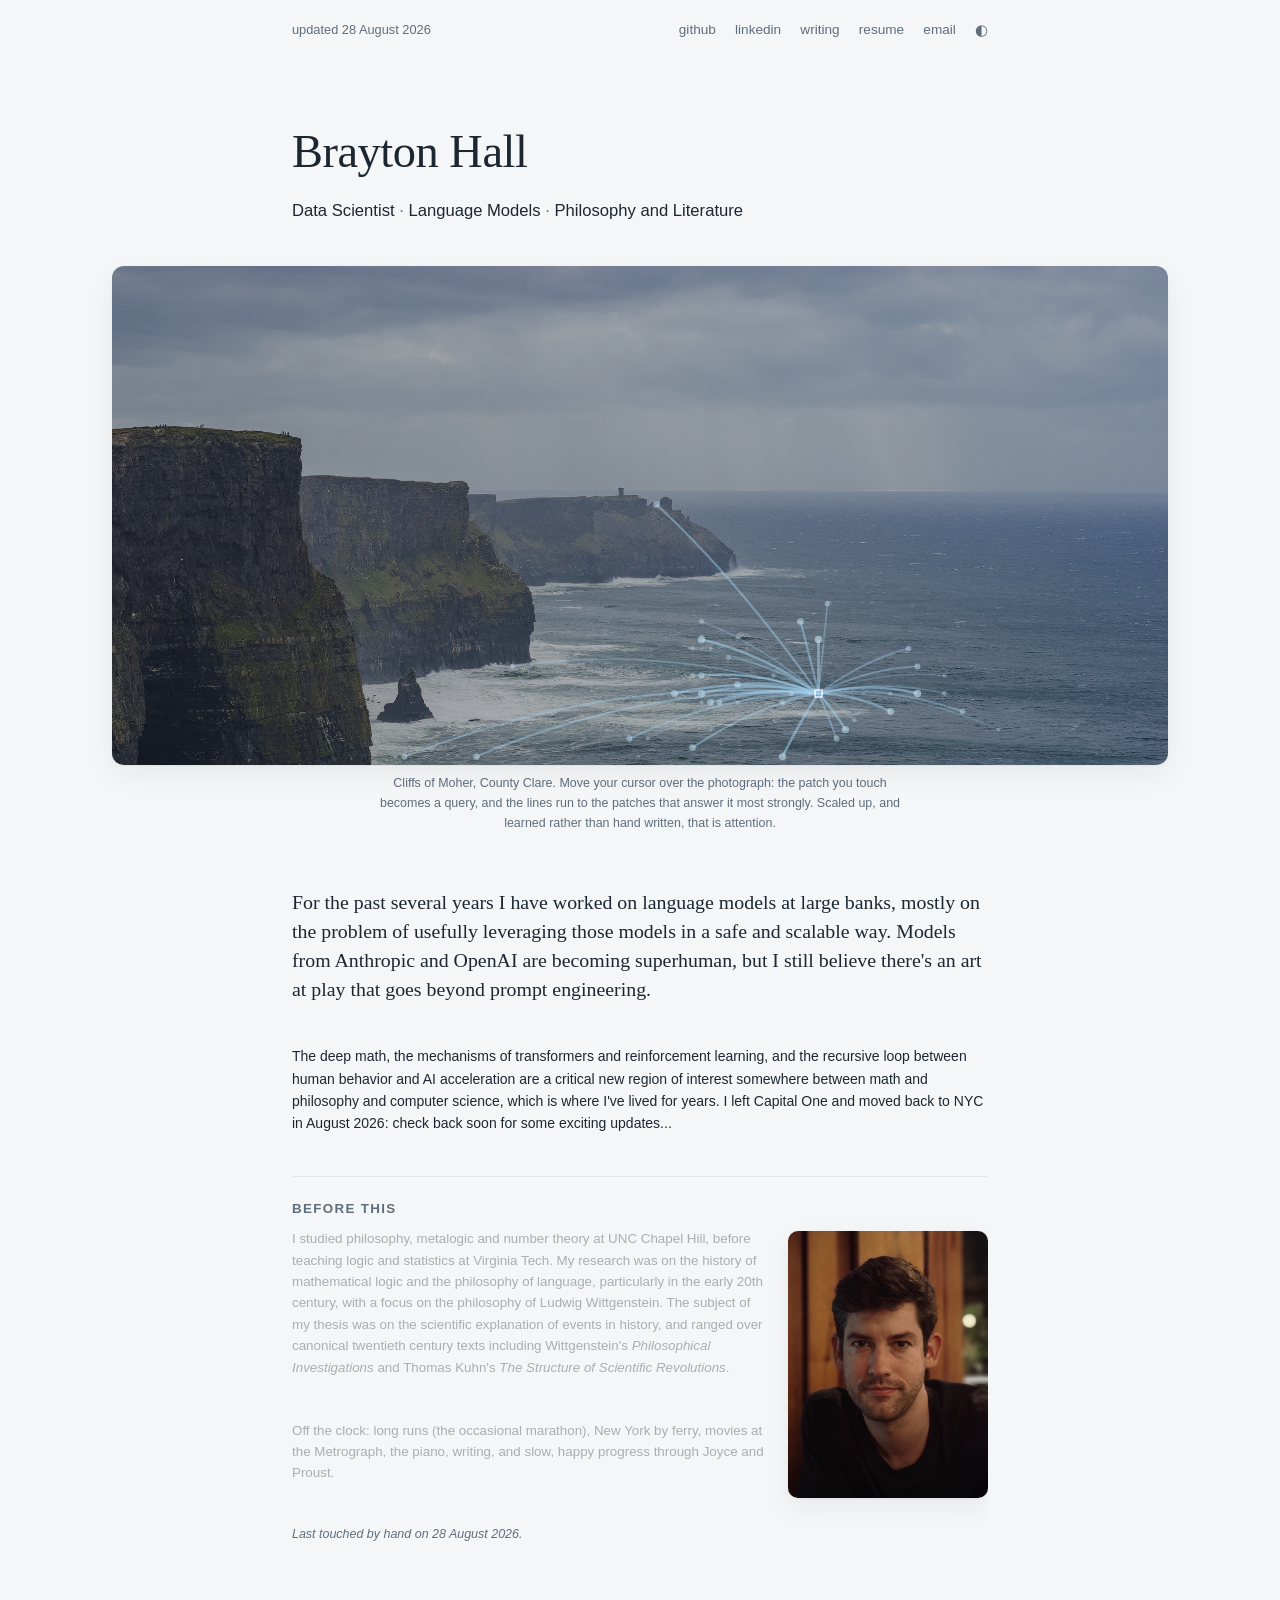
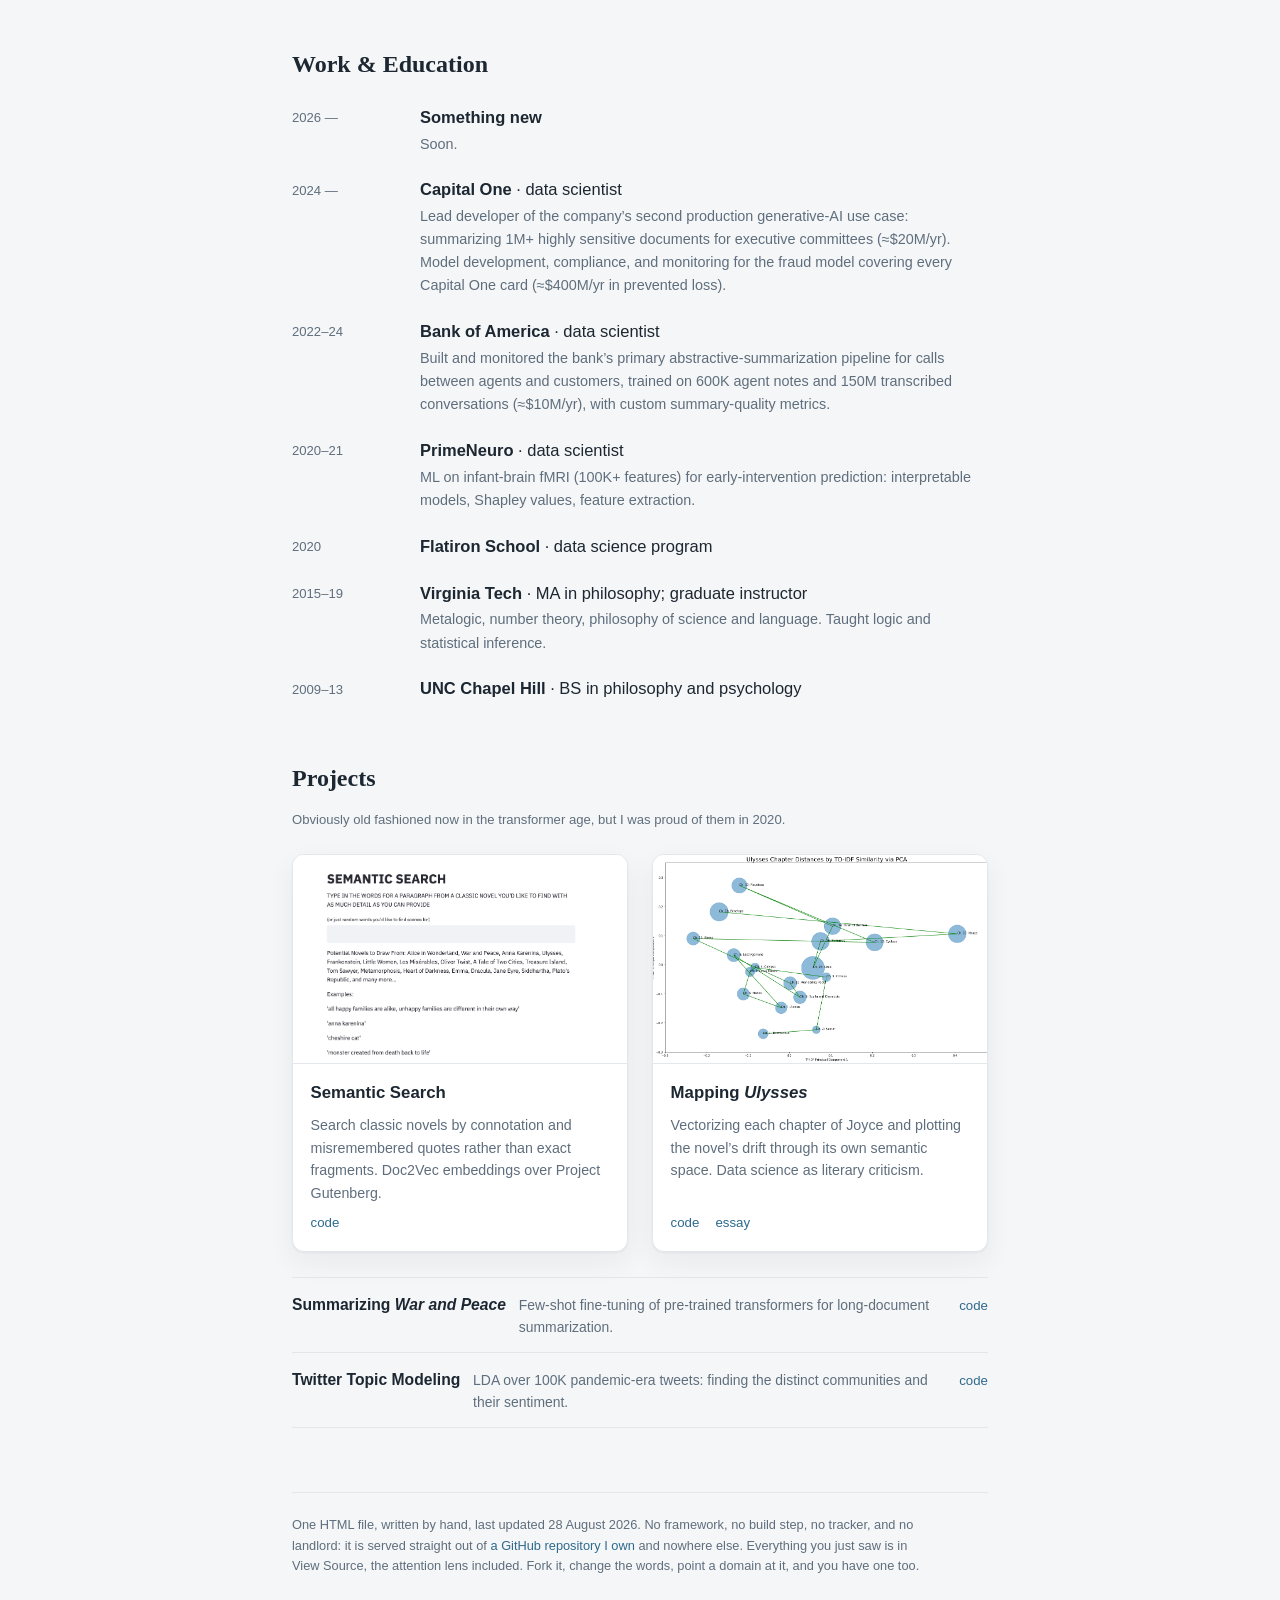
==== commit d22de0bf: "quieter attention lines; projects aside; prouder footer; last-updated in three places" ====
--- a/index.html
+++ b/index.html
@@ -14,6 +14,9 @@
 <style>
   /* Hand-written. No framework, no build step, no tracker. */
   :root {
+    /* The date appears in the header, the bio and the footer, and is written
+       here ONCE. Change this string and all three follow. */
+    --updated: "28 August 2026";
     --bg: #f5f6f7;
     --card: #ffffff;
     --ink: #1c2732;
@@ -158,11 +161,24 @@
     border-top: 1px solid var(--line); margin-top: 4rem; padding-top: 1.4rem;
     font-size: .8rem; color: var(--dim);
   }
+  footer p { max-width: 40rem; margin: 0; }
+
+  .updated::after { content: var(--updated); }
+  header .stamp { color: var(--dim); margin-right: auto; font-size: .8rem; }
+  .touched {
+    font-size: .78rem; color: var(--dim); margin: 2.2rem 0 0;
+    font-style: italic;
+  }
+  .aside {
+    font-size: .82rem; color: var(--dim); margin: -.6rem 0 1.5rem;
+    max-width: 34rem;
+  }
 </style>
 </head>
 <body>
 <main>
   <header>
+    <span class="stamp">updated <span class="updated"></span></span>
     <nav>
       <a href="https://github.com/bphall">github</a>
       <a href="https://www.linkedin.com/in/braytonhall/">linkedin</a>
@@ -220,6 +236,7 @@
         ferry, movies at the Metrograph, the piano, writing, and slow, happy
         progress through Joyce and Proust.</p>
     </div>
+    <p class="touched">Last touched by hand on <span class="updated"></span>.</p>
   </div>
 
   <section id="work">
@@ -271,6 +288,8 @@
 
   <section id="projects">
     <h2 class="serif">Projects</h2>
+    <p class="aside">Obviously old fashioned now in the transformer age, but I
+      was proud of them in 2020.</p>
     <div class="features">
       <div class="card">
         <a class="thumb" href="https://github.com/bphall/semantic_search"><img src="images/gallery/fulls/semsearch.png" alt="Semantic search interface"></a>
@@ -311,7 +330,12 @@
   </section>
 
   <footer>
-    <p>Hand-built: one HTML file, no framework, no tracker.</p>
+    <p>One HTML file, written by hand, last updated <span class="updated"></span>.
+      No framework, no build step, no tracker, and no landlord: it is served
+      straight out of <a href="https://github.com/bphall/my_html5up_website">a
+      GitHub repository I own</a> and nowhere else. Everything you just saw is in
+      View Source, the attention lens included. Fork it, change the words, point
+      a domain at it, and you have one too.</p>
   </footer>
 </main>
 
@@ -350,7 +374,7 @@
   if (!img || !cv) return;
   const ctx = cv.getContext('2d');
 
-  const P = 9, TOPK = 50, VEIL = .72, RING = .8;
+  const P = 9, TOPK = 50, VEIL = .72, RING = .8, LINE_OP = .72;
   const W_LUM = .85, W_COL = 1, W_TEX = 6, W_EDGE = 1.15;
   const DIMS = 14;
 
@@ -481,13 +505,13 @@
     best.forEach((i, rank) => {
       const x = (i % cols + .5) * P, y = ((i / cols | 0) + .5) * P;
       const t = 1 - rank / TOPK;
-      ctx.strokeStyle = 'rgba(160,206,236,' + (.16 + .62 * t * VEIL).toFixed(3) + ')';
+      ctx.strokeStyle = 'rgba(160,206,236,' + ((.16 + .62 * t) * LINE_OP).toFixed(3) + ')';
       ctx.lineWidth = .5 + 2.2 * t;
       ctx.beginPath();
       ctx.moveTo(qx, qy);
       ctx.quadraticCurveTo((qx + x) / 2, (qy + y) / 2 - Math.abs(x - qx) * .12, x, y);
       ctx.stroke();
-      ctx.fillStyle = 'rgba(200,228,246,' + (.3 + .5 * t).toFixed(3) + ')';
+      ctx.fillStyle = 'rgba(200,228,246,' + ((.3 + .5 * t) * LINE_OP).toFixed(3) + ')';
       ctx.beginPath(); ctx.arc(x, y, 1.4 + 2.4 * t, 0, 7); ctx.fill();
     });
 
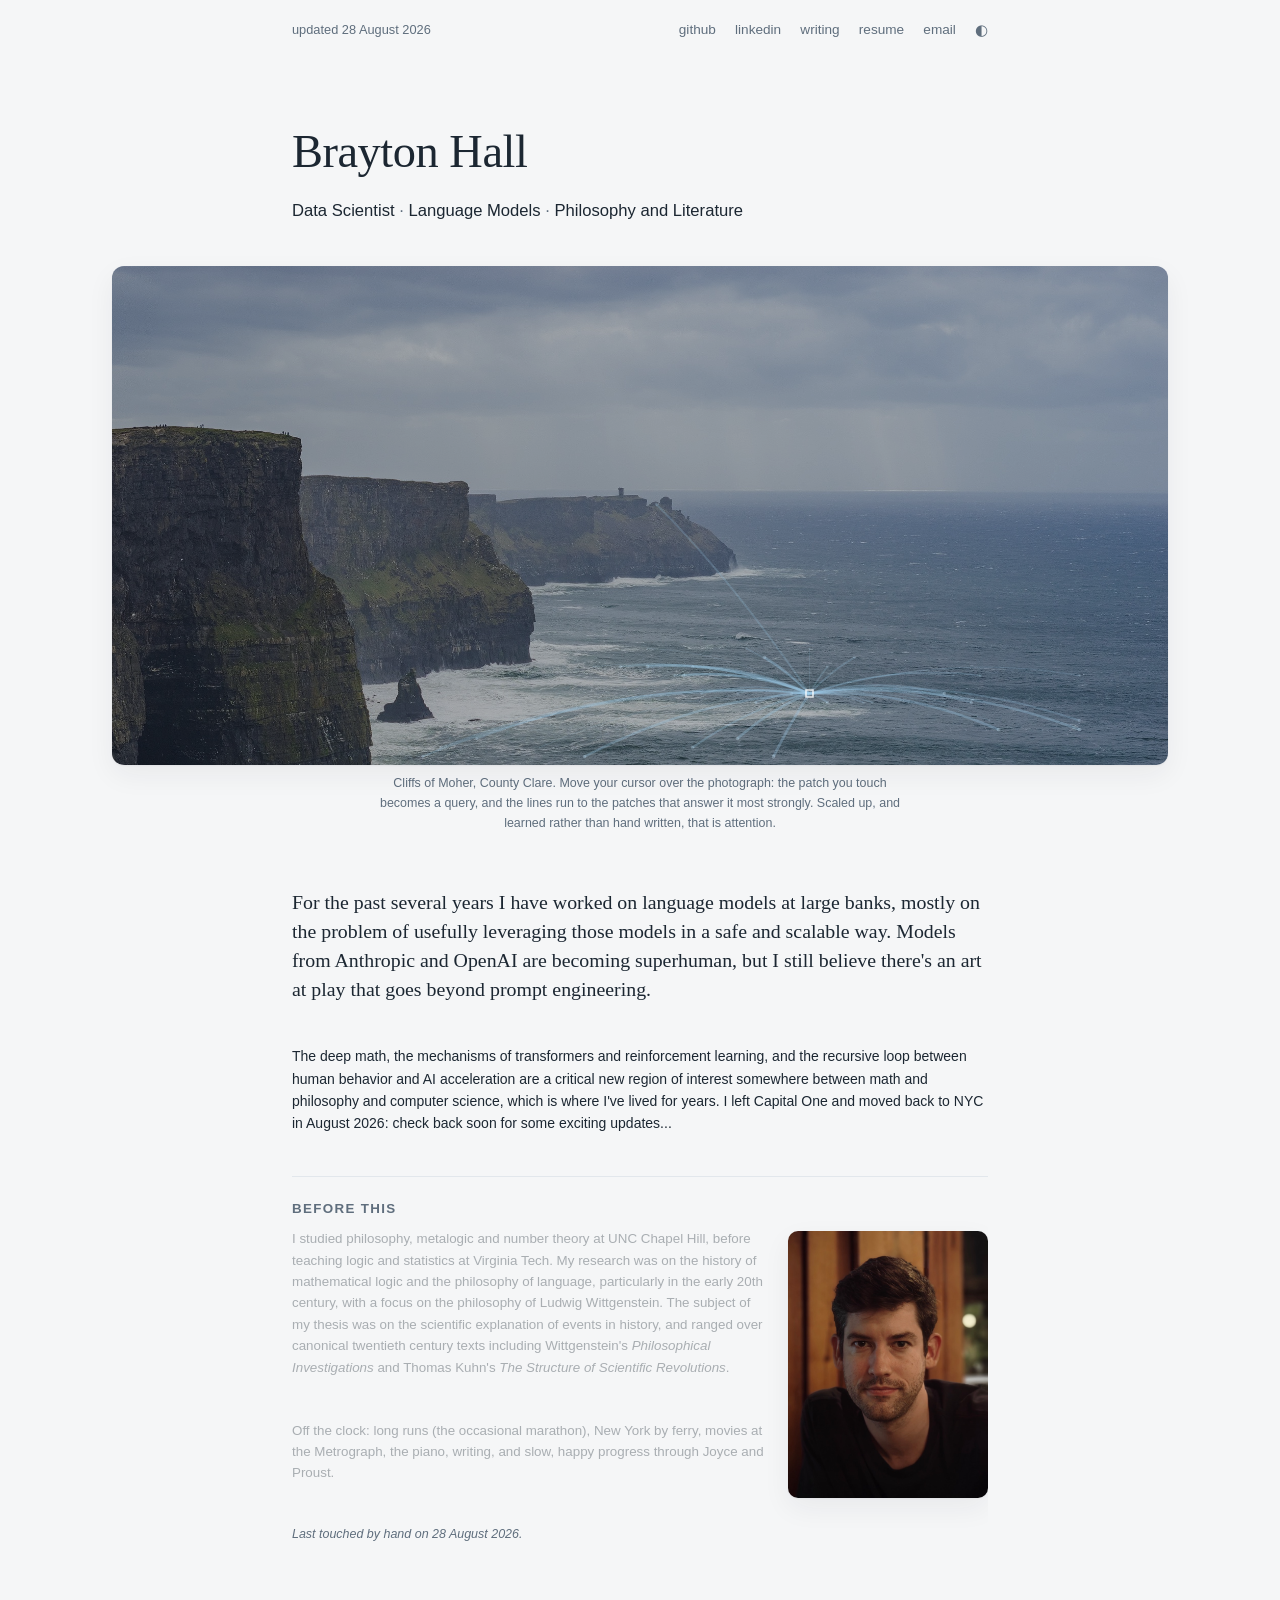
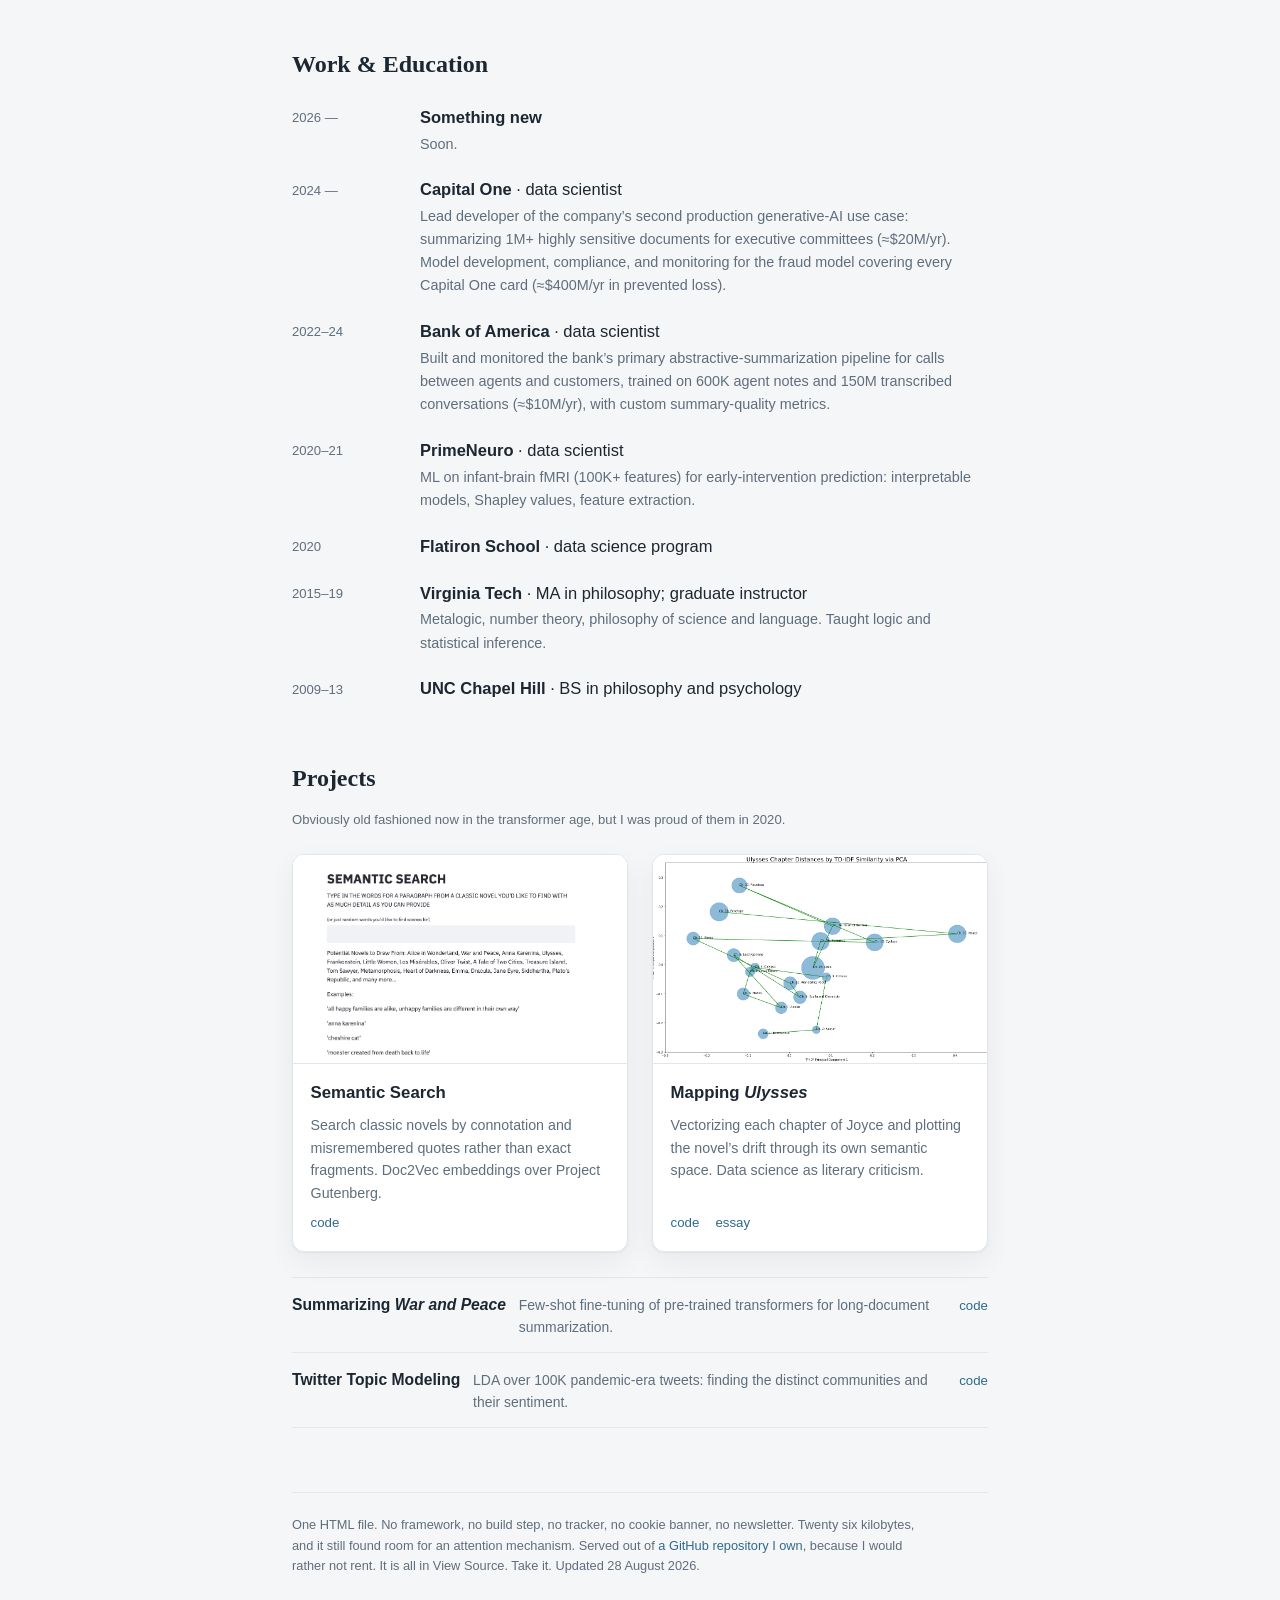
==== commit 0078720f: "lines dimmer and dots halved; drier footer" ====
--- a/index.html
+++ b/index.html
@@ -330,12 +330,11 @@
   </section>
 
   <footer>
-    <p>One HTML file, written by hand, last updated <span class="updated"></span>.
-      No framework, no build step, no tracker, and no landlord: it is served
-      straight out of <a href="https://github.com/bphall/my_html5up_website">a
-      GitHub repository I own</a> and nowhere else. Everything you just saw is in
-      View Source, the attention lens included. Fork it, change the words, point
-      a domain at it, and you have one too.</p>
+    <p>One HTML file. No framework, no build step, no tracker, no cookie banner,
+      no newsletter. Twenty six kilobytes, and it still found room for an
+      attention mechanism. Served out of <a href="https://github.com/bphall/my_html5up_website">a
+      GitHub repository I own</a>, because I would rather not rent. It is all in
+      View Source. Take it. Updated <span class="updated"></span>.</p>
   </footer>
 </main>
 
@@ -374,7 +373,7 @@
   if (!img || !cv) return;
   const ctx = cv.getContext('2d');
 
-  const P = 9, TOPK = 50, VEIL = .72, RING = .8, LINE_OP = .72;
+  const P = 9, TOPK = 50, VEIL = .72, RING = .8, LINE_OP = .40;
   const W_LUM = .85, W_COL = 1, W_TEX = 6, W_EDGE = 1.15;
   const DIMS = 14;
 
@@ -512,7 +511,7 @@
       ctx.quadraticCurveTo((qx + x) / 2, (qy + y) / 2 - Math.abs(x - qx) * .12, x, y);
       ctx.stroke();
       ctx.fillStyle = 'rgba(200,228,246,' + ((.3 + .5 * t) * LINE_OP).toFixed(3) + ')';
-      ctx.beginPath(); ctx.arc(x, y, 1.4 + 2.4 * t, 0, 7); ctx.fill();
+      ctx.beginPath(); ctx.arc(x, y, .7 + 1.2 * t, 0, 7); ctx.fill();
     });
 
     ctx.strokeStyle = 'rgba(255,255,255,' + RING + ')';
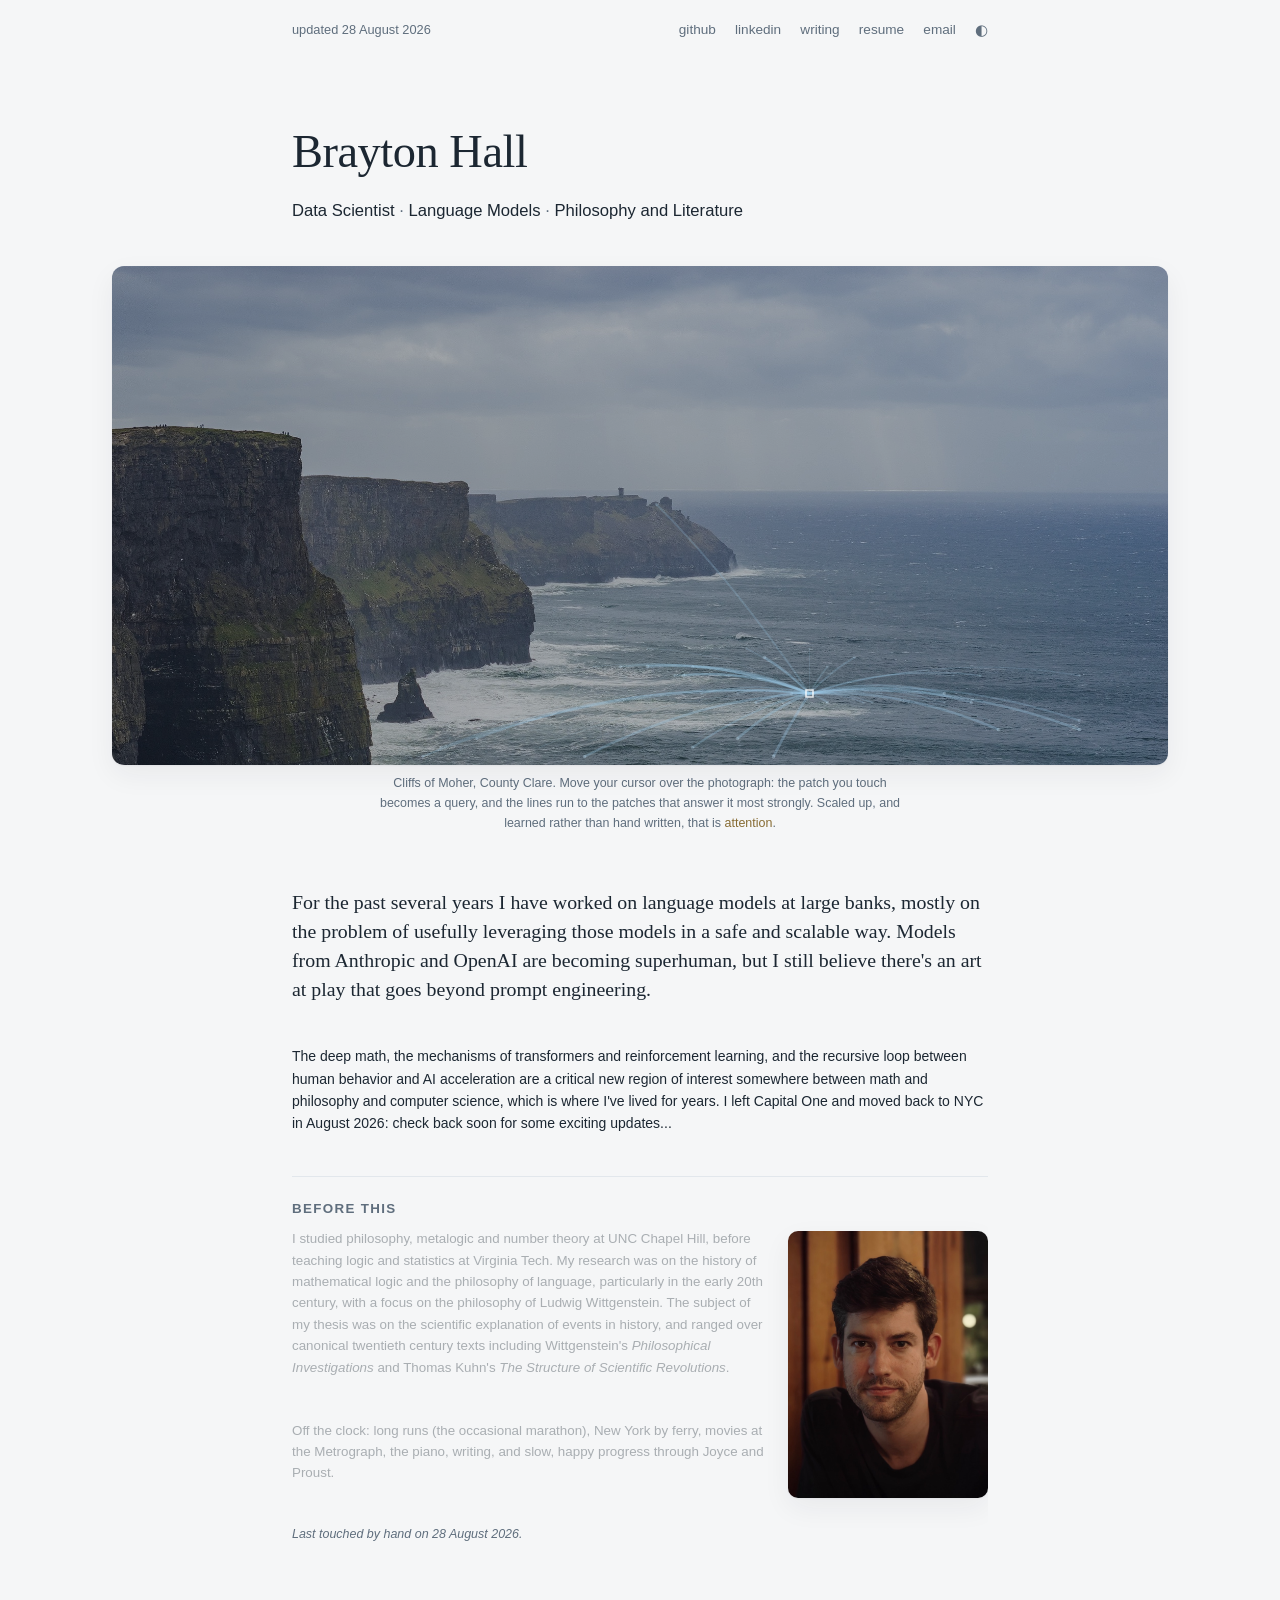
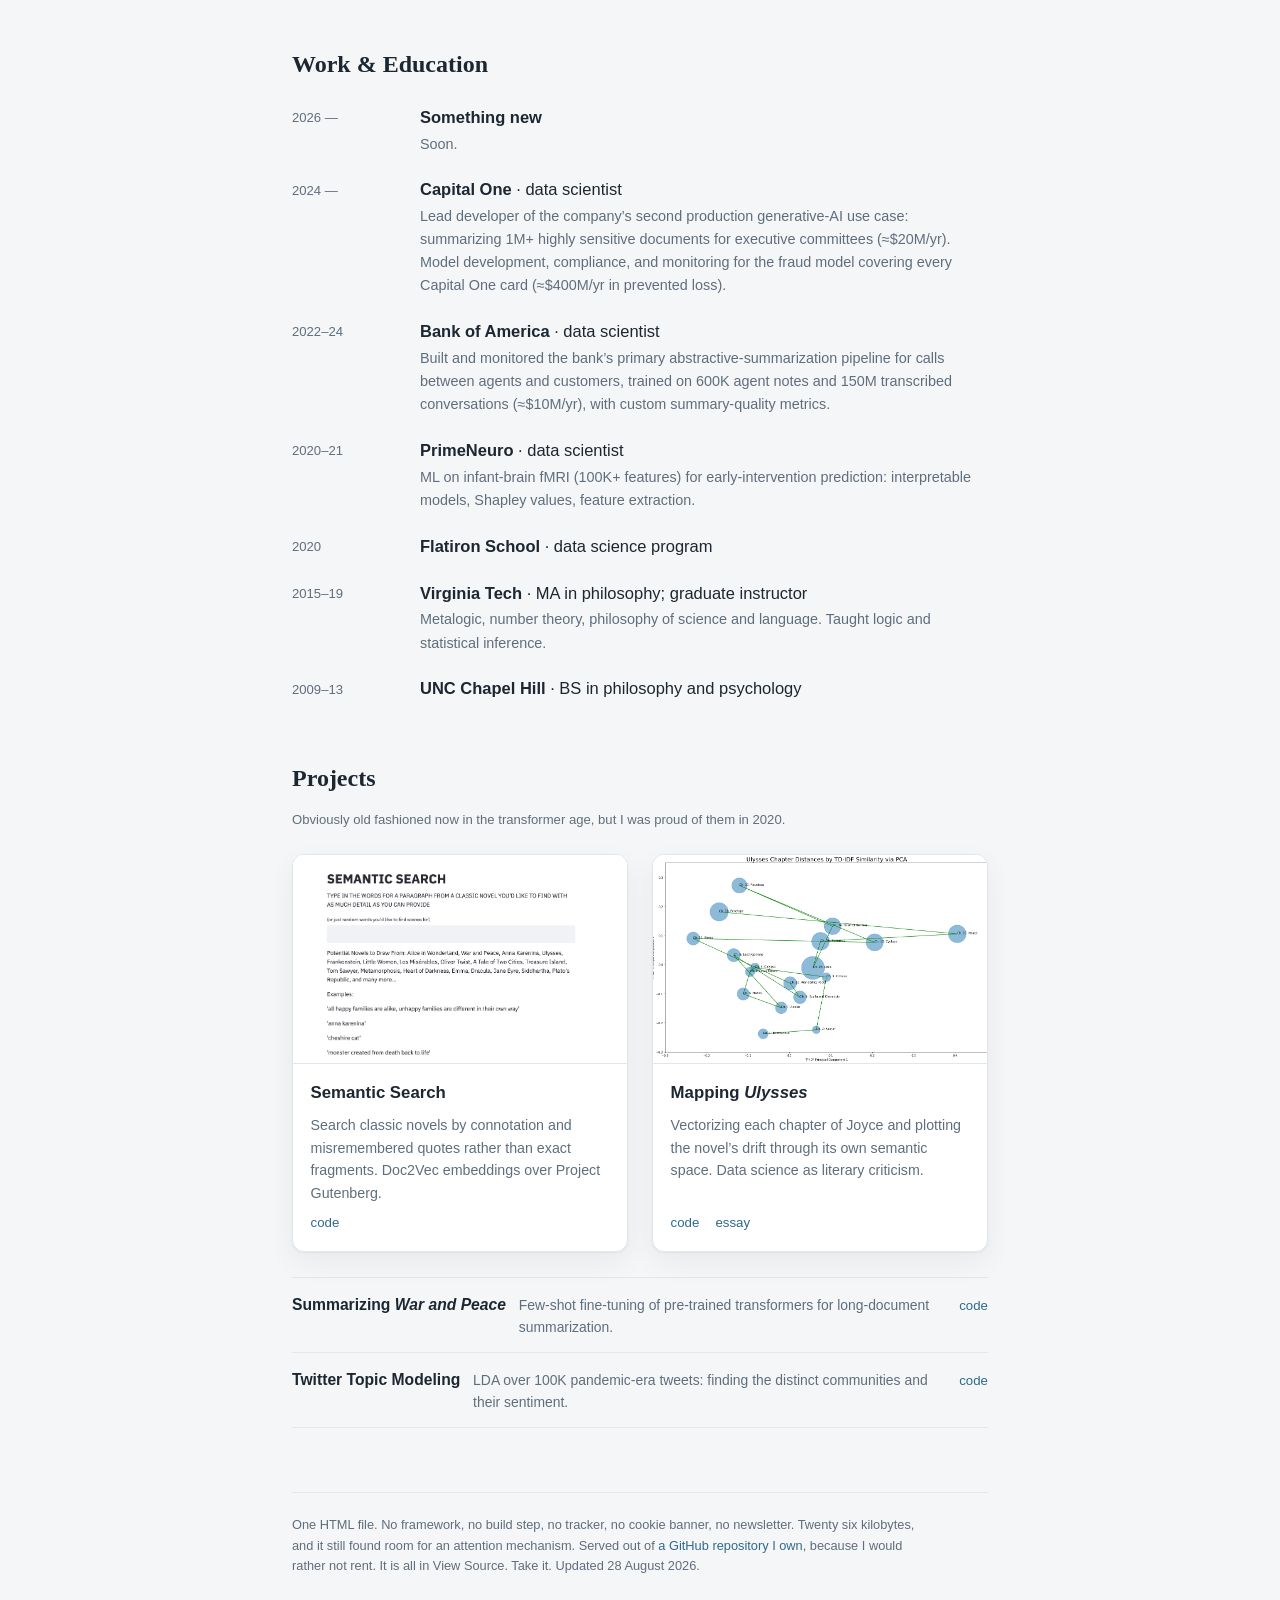
==== commit 423dd57f: "the caption's last word in antique gold, one token per theme" ====
--- a/index.html
+++ b/index.html
@@ -25,6 +25,8 @@
     --accent: #2e6a8e;
     --accent-soft: #b6cad8;
     --shadow: 0 1px 2px rgba(30,42,54,.05), 0 10px 28px rgba(30,42,54,.06);
+    /* antique gold, for the one word the caption is actually about */
+    --gold: hsl(41 46% 36%);
   }
   html.dark {
     --bg: #151d26;
@@ -35,6 +37,7 @@
     --accent: #8db3d2;
     --accent-soft: #40607c;
     --shadow: 0 1px 2px rgba(0,0,0,.25), 0 10px 28px rgba(0,0,0,.25);
+    --gold: hsl(41 46% 66%);
   }
   * { box-sizing: border-box; }
   body {
@@ -86,6 +89,7 @@
   #lens { position: absolute; inset: 0; width: 100%; height: 100%; }
   figcaption, .demo-note { font-size: .78rem; color: var(--dim); margin-top: .55rem; text-align: center; }
   figcaption { max-width: 34rem; margin-left: auto; margin-right: auto; }
+  figcaption .att { color: var(--gold); }
   .ontouch { display: none; }
   @media (hover: none) {
     .onhover { display: none; }
@@ -203,7 +207,7 @@
       <span class="onhover">Move your cursor over the photograph:</span><span
       class="ontouch">Touch the photograph:</span> the patch you touch becomes a
       query, and the lines run to the patches that answer it most strongly.
-      Scaled up, and learned rather than hand written, that is attention.</figcaption>
+      Scaled up, and learned rather than hand written, that is <span class="att">attention</span>.</figcaption>
   </figure>
 
   <div class="intro">
